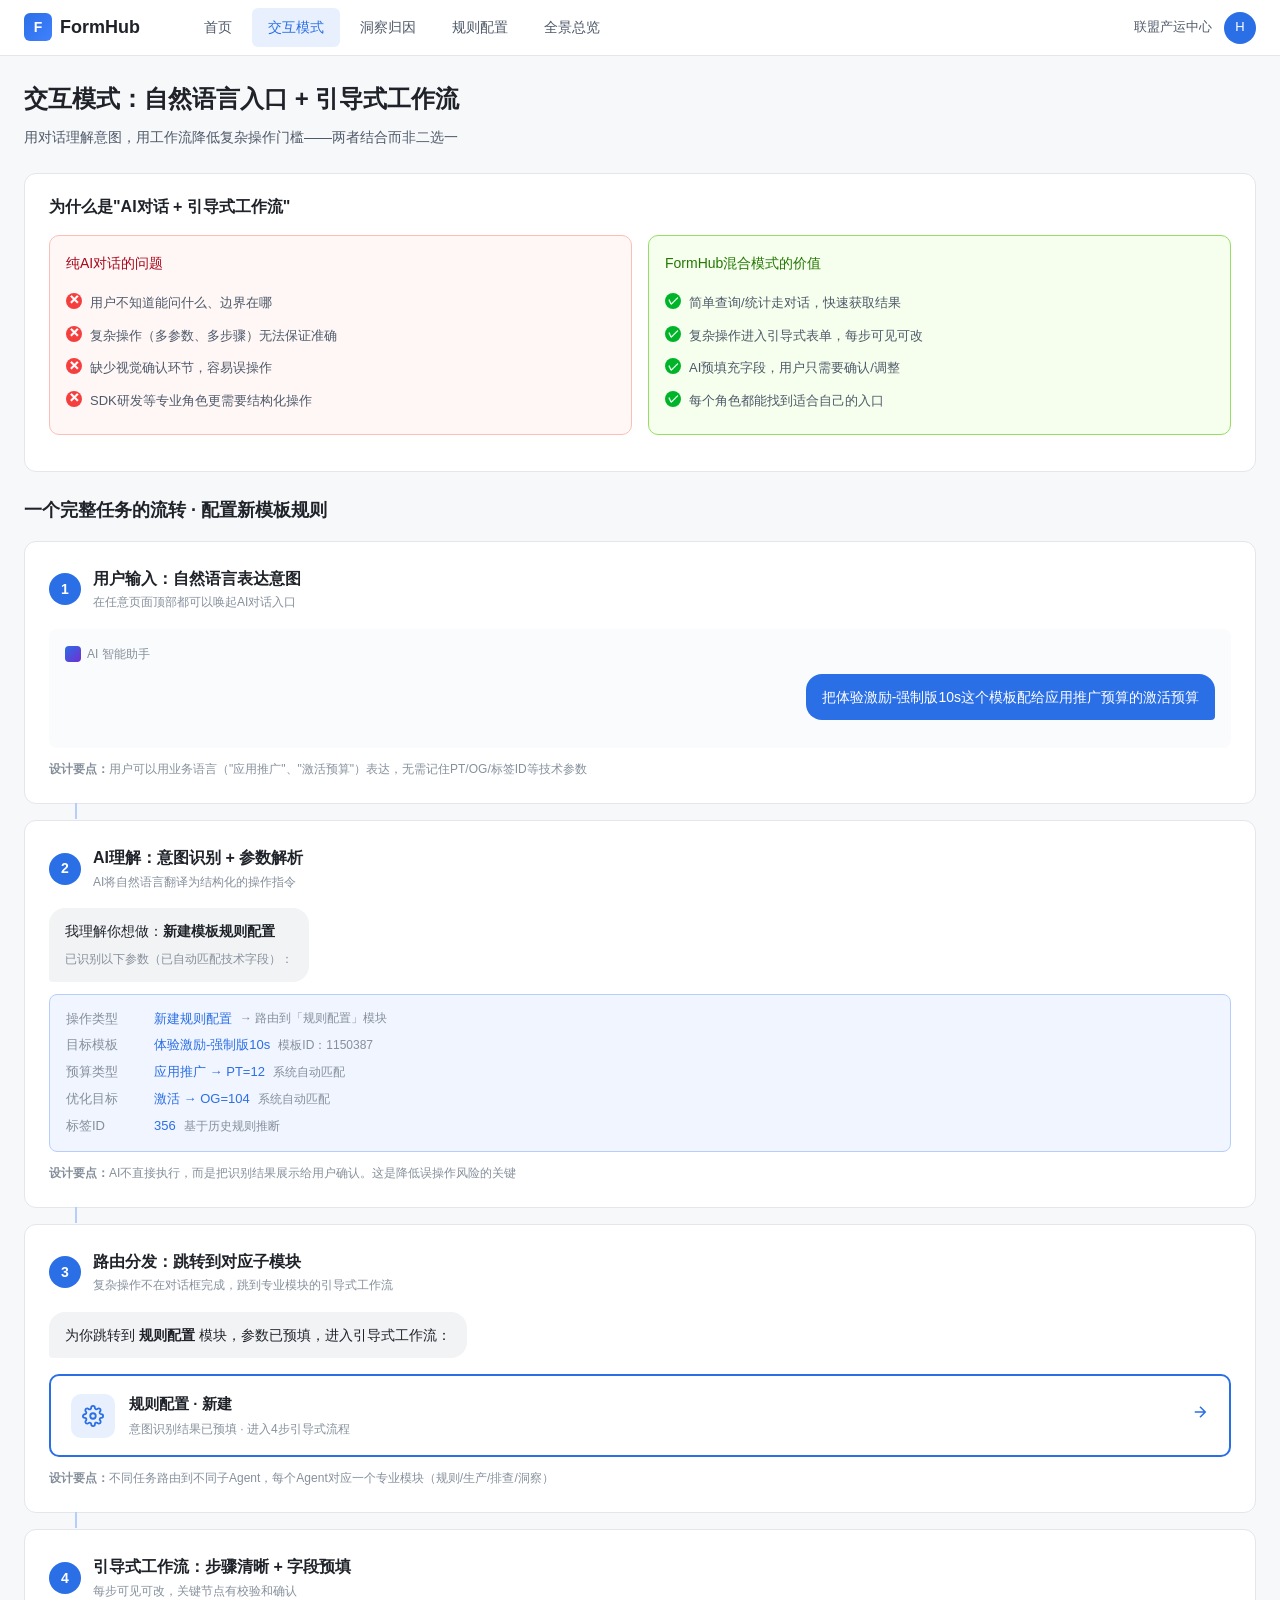
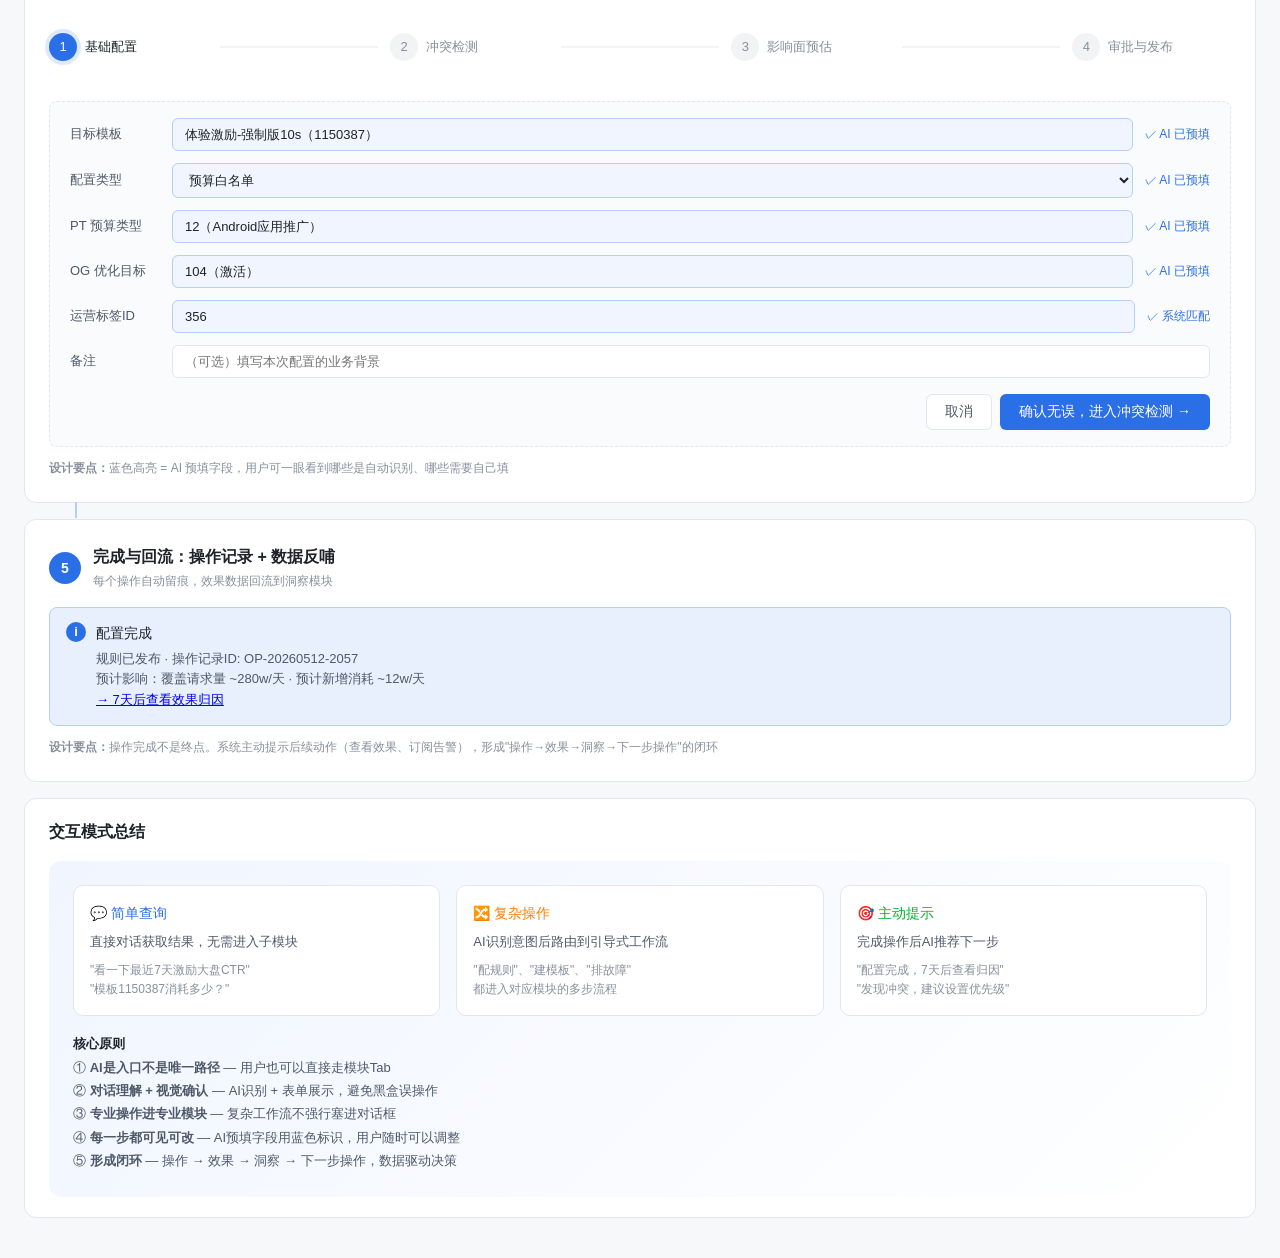
==== demo0-交互模式.html @ 4bfa617f "Initial commit: FormHub demo - 样式生产一站式工作台" ====
<!DOCTYPE html>
<html lang="zh-CN">
<head>
<meta charset="UTF-8">
<title>交互模式说明 · FormHub</title>
<link rel="stylesheet" href="styles.css">
</head>
<body>

<header class="app-header">
  <div class="app-logo">
    <div class="app-logo-mark">F</div>
    FormHub
  </div>
  <nav class="app-nav">
    <a href="index.html">首页</a>
    <a href="demo0-交互模式.html" class="active">交互模式</a>
    <a href="demo1-洞察归因.html">洞察归因</a>
    <a href="demo2-规则配置.html">规则配置</a>
    <a href="demo3-全景总览.html">全景总览</a>
  </nav>
  <div class="app-user">
    <span>联盟产运中心</span>
    <div class="app-user-avatar">H</div>
  </div>
</header>

<div class="container">

<div class="page-hero">
  <h1>交互模式：自然语言入口 + 引导式工作流</h1>
  <p>用对话理解意图，用工作流降低复杂操作门槛——两者结合而非二选一</p>
</div>

<div class="card">
  <div class="card-header">
    <div class="card-title">为什么是"AI对话 + 引导式工作流"</div>
  </div>

  <div class="compare-grid">
    <div class="compare-card bad">
      <div class="compare-card-title">纯AI对话的问题</div>
      <ul>
        <li>用户不知道能问什么、边界在哪</li>
        <li>复杂操作（多参数、多步骤）无法保证准确</li>
        <li>缺少视觉确认环节，容易误操作</li>
        <li>SDK研发等专业角色更需要结构化操作</li>
      </ul>
    </div>
    <div class="compare-card good">
      <div class="compare-card-title">FormHub混合模式的价值</div>
      <ul>
        <li>简单查询/统计走对话，快速获取结果</li>
        <li>复杂操作进入引导式表单，每步可见可改</li>
        <li>AI预填充字段，用户只需要确认/调整</li>
        <li>每个角色都能找到适合自己的入口</li>
      </ul>
    </div>
  </div>
</div>

<div style="margin-top: 24px;">

  <h2 style="font-size: 18px; font-weight: 600; margin-bottom: 16px;">一个完整任务的流转 · 配置新模板规则</h2>

  <div class="workflow-stage">
    <div class="workflow-stage-header">
      <div class="workflow-stage-num">1</div>
      <div>
        <div class="workflow-stage-title">用户输入：自然语言表达意图</div>
        <div class="workflow-stage-subtitle">在任意页面顶部都可以唤起AI对话入口</div>
      </div>
    </div>

    <div style="background: #FAFBFC; border-radius: 8px; padding: 16px;">
      <div class="ai-input-label" style="margin-bottom: 10px;">AI 智能助手</div>
      <div class="chat-row user">
        <div class="user-query-bubble">把体验激励-强制版10s这个模板配给应用推广预算的激活预算</div>
      </div>
    </div>

    <div class="font-12 text-secondary mt-12">
      <strong>设计要点：</strong>用户可以用业务语言（"应用推广"、"激活预算"）表达，无需记住PT/OG/标签ID等技术参数
    </div>
  </div>

  <div class="workflow-stage">
    <div class="workflow-stage-header">
      <div class="workflow-stage-num">2</div>
      <div>
        <div class="workflow-stage-title">AI理解：意图识别 + 参数解析</div>
        <div class="workflow-stage-subtitle">AI将自然语言翻译为结构化的操作指令</div>
      </div>
    </div>

    <div class="chat-row">
      <div class="ai-reply-bubble">
        <div style="margin-bottom: 8px;">我理解你想做：<strong>新建模板规则配置</strong></div>
        <div class="font-12 text-secondary">已识别以下参数（已自动匹配技术字段）：</div>
      </div>
    </div>

    <div class="intent-card">
      <div class="intent-row">
        <span class="intent-key">操作类型</span>
        <span class="intent-value">新建规则配置</span>
        <span class="font-12 text-secondary">→ 路由到「规则配置」模块</span>
      </div>
      <div class="intent-row">
        <span class="intent-key">目标模板</span>
        <span class="intent-value">体验激励-强制版10s</span>
        <span class="font-12 text-secondary">模板ID：1150387</span>
      </div>
      <div class="intent-row">
        <span class="intent-key">预算类型</span>
        <span class="intent-value">应用推广 → PT=12</span>
        <span class="font-12 text-secondary">系统自动匹配</span>
      </div>
      <div class="intent-row">
        <span class="intent-key">优化目标</span>
        <span class="intent-value">激活 → OG=104</span>
        <span class="font-12 text-secondary">系统自动匹配</span>
      </div>
      <div class="intent-row">
        <span class="intent-key">标签ID</span>
        <span class="intent-value">356</span>
        <span class="font-12 text-secondary">基于历史规则推断</span>
      </div>
    </div>

    <div class="font-12 text-secondary mt-12">
      <strong>设计要点：</strong>AI不直接执行，而是把识别结果展示给用户确认。这是降低误操作风险的关键
    </div>
  </div>

  <div class="workflow-stage">
    <div class="workflow-stage-header">
      <div class="workflow-stage-num">3</div>
      <div>
        <div class="workflow-stage-title">路由分发：跳转到对应子模块</div>
        <div class="workflow-stage-subtitle">复杂操作不在对话框完成，跳到专业模块的引导式工作流</div>
      </div>
    </div>

    <div class="ai-reply-bubble" style="margin-bottom: 16px;">
      为你跳转到 <strong>规则配置</strong> 模块，参数已预填，进入引导式工作流：
    </div>

    <div class="module-card-large">
      <div class="module-card-large-icon">
        <svg width="22" height="22" viewBox="0 0 24 24" fill="none" stroke="currentColor" stroke-width="2"><circle cx="12" cy="12" r="3"/><path d="M19.4 15a1.65 1.65 0 0 0 .33 1.82l.06.06a2 2 0 0 1 0 2.83 2 2 0 0 1-2.83 0l-.06-.06a1.65 1.65 0 0 0-1.82-.33 1.65 1.65 0 0 0-1 1.51V21a2 2 0 0 1-2 2 2 2 0 0 1-2-2v-.09A1.65 1.65 0 0 0 9 19.4a1.65 1.65 0 0 0-1.82.33l-.06.06a2 2 0 0 1-2.83 0 2 2 0 0 1 0-2.83l.06-.06a1.65 1.65 0 0 0 .33-1.82 1.65 1.65 0 0 0-1.51-1H3a2 2 0 0 1-2-2 2 2 0 0 1 2-2h.09A1.65 1.65 0 0 0 4.6 9a1.65 1.65 0 0 0-.33-1.82l-.06-.06a2 2 0 0 1 0-2.83 2 2 0 0 1 2.83 0l.06.06a1.65 1.65 0 0 0 1.82.33H9a1.65 1.65 0 0 0 1-1.51V3a2 2 0 0 1 2-2 2 2 0 0 1 2 2v.09a1.65 1.65 0 0 0 1 1.51 1.65 1.65 0 0 0 1.82-.33l.06-.06a2 2 0 0 1 2.83 0 2 2 0 0 1 0 2.83l-.06.06a1.65 1.65 0 0 0-.33 1.82V9a1.65 1.65 0 0 0 1.51 1H21a2 2 0 0 1 2 2 2 2 0 0 1-2 2h-.09a1.65 1.65 0 0 0-1.51 1z"/></svg>
      </div>
      <div class="module-card-large-info">
        <h4>规则配置 · 新建</h4>
        <p>意图识别结果已预填 · 进入4步引导式流程</p>
      </div>
      <div class="module-card-large-arrow">
        <svg width="18" height="18" viewBox="0 0 24 24" fill="none" stroke="currentColor" stroke-width="2"><path d="M5 12h14M12 5l7 7-7 7"/></svg>
      </div>
    </div>

    <div class="font-12 text-secondary mt-12">
      <strong>设计要点：</strong>不同任务路由到不同子Agent，每个Agent对应一个专业模块（规则/生产/排查/洞察）
    </div>
  </div>

  <div class="workflow-stage">
    <div class="workflow-stage-header">
      <div class="workflow-stage-num">4</div>
      <div>
        <div class="workflow-stage-title">引导式工作流：步骤清晰 + 字段预填</div>
        <div class="workflow-stage-subtitle">每步可见可改，关键节点有校验和确认</div>
      </div>
    </div>

    <div class="steps">
      <div class="step current">
        <div class="step-circle">1</div>
        <div class="step-label">基础配置</div>
      </div>
      <div class="step-line"></div>
      <div class="step pending">
        <div class="step-circle">2</div>
        <div class="step-label">冲突检测</div>
      </div>
      <div class="step-line"></div>
      <div class="step pending">
        <div class="step-circle">3</div>
        <div class="step-label">影响面预估</div>
      </div>
      <div class="step-line"></div>
      <div class="step pending">
        <div class="step-circle">4</div>
        <div class="step-label">审批与发布</div>
      </div>
    </div>

    <div class="guide-form">
      <div class="guide-form-row">
        <div class="guide-form-label">目标模板</div>
        <input type="text" class="guide-form-input prefilled" value="体验激励-强制版10s（1150387）" readonly>
        <span class="guide-form-hint">✓ AI 已预填</span>
      </div>
      <div class="guide-form-row">
        <div class="guide-form-label">配置类型</div>
        <select class="guide-form-input prefilled">
          <option>预算白名单</option>
          <option>流量黑名单</option>
        </select>
        <span class="guide-form-hint">✓ AI 已预填</span>
      </div>
      <div class="guide-form-row">
        <div class="guide-form-label">PT 预算类型</div>
        <input type="text" class="guide-form-input prefilled" value="12（Android应用推广）" readonly>
        <span class="guide-form-hint">✓ AI 已预填</span>
      </div>
      <div class="guide-form-row">
        <div class="guide-form-label">OG 优化目标</div>
        <input type="text" class="guide-form-input prefilled" value="104（激活）" readonly>
        <span class="guide-form-hint">✓ AI 已预填</span>
      </div>
      <div class="guide-form-row">
        <div class="guide-form-label">运营标签ID</div>
        <input type="text" class="guide-form-input prefilled" value="356" readonly>
        <span class="guide-form-hint">✓ 系统匹配</span>
      </div>
      <div class="guide-form-row">
        <div class="guide-form-label">备注</div>
        <input type="text" class="guide-form-input" placeholder="（可选）填写本次配置的业务背景">
      </div>

      <div class="flex flex-gap-8" style="margin-top: 16px; justify-content: flex-end;">
        <button class="btn btn-default">取消</button>
        <button class="btn btn-primary">确认无误，进入冲突检测 →</button>
      </div>
    </div>

    <div class="font-12 text-secondary mt-12">
      <strong>设计要点：</strong>蓝色高亮 = AI 预填字段，用户可一眼看到哪些是自动识别、哪些需要自己填
    </div>
  </div>

  <div class="workflow-stage">
    <div class="workflow-stage-header">
      <div class="workflow-stage-num">5</div>
      <div>
        <div class="workflow-stage-title">完成与回流：操作记录 + 数据反哺</div>
        <div class="workflow-stage-subtitle">每个操作自动留痕，效果数据回流到洞察模块</div>
      </div>
    </div>

    <div class="alert alert-info">
      <div class="alert-icon">i</div>
      <div>
        <div class="alert-title">配置完成</div>
        <div class="alert-content">
          规则已发布 · 操作记录ID: OP-20260512-2057<br>
          预计影响：覆盖请求量 ~280w/天 · 预计新增消耗 ~12w/天<br>
          <a href="demo1-洞察归因.html" class="link">→ 7天后查看效果归因</a>
        </div>
      </div>
    </div>

    <div class="font-12 text-secondary mt-12">
      <strong>设计要点：</strong>操作完成不是终点。系统主动提示后续动作（查看效果、订阅告警），形成"操作→效果→洞察→下一步操作"的闭环
    </div>
  </div>

</div>

<div class="card">
  <div class="card-header">
    <div class="card-title">交互模式总结</div>
  </div>

  <div style="background: linear-gradient(135deg, #F0F5FF 0%, #FFFFFF 100%); border-radius: 12px; padding: 24px;">

    <div style="display: grid; grid-template-columns: 1fr 1fr 1fr; gap: 16px; margin-bottom: 16px;">
      <div style="background: #FFFFFF; border: 1px solid #E5E6EB; border-radius: 10px; padding: 16px;">
        <div style="font-size: 14px; color: #2B6FE6; font-weight: 500; margin-bottom: 8px;">💬 简单查询</div>
        <div style="font-size: 13px; color: #4E5969; margin-bottom: 8px;">直接对话获取结果，无需进入子模块</div>
        <div style="font-size: 12px; color: #86909C;">"看一下最近7天激励大盘CTR"<br>"模板1150387消耗多少？"</div>
      </div>
      <div style="background: #FFFFFF; border: 1px solid #E5E6EB; border-radius: 10px; padding: 16px;">
        <div style="font-size: 14px; color: #FF7D00; font-weight: 500; margin-bottom: 8px;">🔀 复杂操作</div>
        <div style="font-size: 13px; color: #4E5969; margin-bottom: 8px;">AI识别意图后路由到引导式工作流</div>
        <div style="font-size: 12px; color: #86909C;">"配规则"、"建模板"、"排故障"<br>都进入对应模块的多步流程</div>
      </div>
      <div style="background: #FFFFFF; border: 1px solid #E5E6EB; border-radius: 10px; padding: 16px;">
        <div style="font-size: 14px; color: #00B42A; font-weight: 500; margin-bottom: 8px;">🎯 主动提示</div>
        <div style="font-size: 13px; color: #4E5969; margin-bottom: 8px;">完成操作后AI推荐下一步</div>
        <div style="font-size: 12px; color: #86909C;">"配置完成，7天后查看归因"<br>"发现冲突，建议设置优先级"</div>
      </div>
    </div>

    <div style="font-size: 13px; color: #4E5969; line-height: 1.8;">
      <strong style="color: #1F2329;">核心原则</strong><br>
      ① <strong>AI是入口不是唯一路径</strong> — 用户也可以直接走模块Tab<br>
      ② <strong>对话理解 + 视觉确认</strong> — AI识别 + 表单展示，避免黑盒误操作<br>
      ③ <strong>专业操作进专业模块</strong> — 复杂工作流不强行塞进对话框<br>
      ④ <strong>每一步都可见可改</strong> — AI预填字段用蓝色标识，用户随时可以调整<br>
      ⑤ <strong>形成闭环</strong> — 操作 → 效果 → 洞察 → 下一步操作，数据驱动决策
    </div>

  </div>
</div>

</div>

</body>
</html>
---- styles.css ----
/* 样式工作台Demo - 共享样式 */
* { margin: 0; padding: 0; box-sizing: border-box; }

body {
  font-family: -apple-system, BlinkMacSystemFont, "Helvetica Neue", "PingFang SC", "Microsoft YaHei", sans-serif;
  background: #F7F8FA;
  color: #1F2329;
  font-size: 14px;
  line-height: 1.6;
  min-height: 100vh;
}

/* 顶部导航 */
.app-header {
  background: #FFFFFF;
  border-bottom: 1px solid #E5E6EB;
  padding: 0 24px;
  height: 56px;
  display: flex;
  align-items: center;
  gap: 24px;
  position: sticky;
  top: 0;
  z-index: 100;
}

.app-logo {
  font-size: 18px;
  font-weight: 600;
  color: #1F2329;
  display: flex;
  align-items: center;
  gap: 8px;
}

.app-logo-mark {
  width: 28px;
  height: 28px;
  background: linear-gradient(135deg, #2B6FE6 0%, #4080FF 100%);
  border-radius: 6px;
  display: flex;
  align-items: center;
  justify-content: center;
  color: white;
  font-size: 14px;
  font-weight: 600;
}

.app-nav {
  display: flex;
  gap: 4px;
  margin-left: 24px;
}

.app-nav a {
  padding: 8px 16px;
  font-size: 14px;
  color: #4E5969;
  text-decoration: none;
  border-radius: 6px;
  transition: all 0.2s;
}

.app-nav a:hover {
  background: #F2F3F5;
  color: #1F2329;
}

.app-nav a.active {
  background: #E8F0FE;
  color: #2B6FE6;
  font-weight: 500;
}

.app-user {
  margin-left: auto;
  display: flex;
  align-items: center;
  gap: 12px;
  color: #4E5969;
  font-size: 13px;
}

.app-user-avatar {
  width: 32px;
  height: 32px;
  border-radius: 50%;
  background: #2B6FE6;
  color: white;
  display: flex;
  align-items: center;
  justify-content: center;
  font-size: 13px;
  font-weight: 500;
}

/* 容器 */
.container {
  max-width: 1280px;
  margin: 0 auto;
  padding: 24px;
}

/* AI对话入口 */
.ai-input-card {
  background: linear-gradient(135deg, #F0F5FF 0%, #FFFFFF 100%);
  border: 1px solid #E5E6EB;
  border-radius: 12px;
  padding: 20px 24px;
  margin-bottom: 20px;
}

.ai-input-label {
  font-size: 12px;
  color: #86909C;
  margin-bottom: 12px;
  display: flex;
  align-items: center;
  gap: 6px;
}

.ai-input-label::before {
  content: "";
  width: 16px;
  height: 16px;
  background: linear-gradient(135deg, #2B6FE6, #722ED1);
  border-radius: 4px;
  display: inline-block;
}

.ai-input-row {
  display: flex;
  gap: 12px;
  align-items: center;
}

.ai-input {
  flex: 1;
  padding: 12px 16px;
  background: #FFFFFF;
  border: 1px solid #E5E6EB;
  border-radius: 8px;
  font-size: 14px;
  color: #1F2329;
  outline: none;
  transition: all 0.2s;
}

.ai-input:focus {
  border-color: #2B6FE6;
  box-shadow: 0 0 0 3px rgba(43, 111, 230, 0.1);
}

.ai-send-btn {
  width: 40px;
  height: 40px;
  border-radius: 8px;
  background: #2B6FE6;
  color: white;
  border: none;
  cursor: pointer;
  display: flex;
  align-items: center;
  justify-content: center;
  transition: all 0.2s;
}

.ai-send-btn:hover {
  background: #1955C7;
}

.ai-suggestions {
  display: flex;
  flex-wrap: wrap;
  gap: 8px;
  margin-top: 12px;
}

.ai-suggestion {
  padding: 6px 12px;
  background: #FFFFFF;
  border: 1px solid #E5E6EB;
  border-radius: 16px;
  font-size: 12px;
  color: #4E5969;
  cursor: pointer;
  transition: all 0.2s;
}

.ai-suggestion:hover {
  border-color: #2B6FE6;
  color: #2B6FE6;
}

/* 模块Tab */
.module-tabs {
  display: flex;
  gap: 8px;
  margin-bottom: 20px;
  flex-wrap: wrap;
}

.module-tab {
  padding: 10px 20px;
  background: #FFFFFF;
  border: 1px solid #E5E6EB;
  border-radius: 8px;
  font-size: 14px;
  color: #4E5969;
  cursor: pointer;
  text-decoration: none;
  transition: all 0.2s;
  display: flex;
  align-items: center;
  gap: 6px;
}

.module-tab:hover {
  border-color: #2B6FE6;
  color: #2B6FE6;
}

.module-tab.active {
  background: #2B6FE6;
  color: white;
  border-color: #2B6FE6;
}

/* 卡片 */
.card {
  background: #FFFFFF;
  border: 1px solid #E5E6EB;
  border-radius: 12px;
  padding: 20px 24px;
  margin-bottom: 16px;
}

.card-header {
  display: flex;
  align-items: center;
  justify-content: space-between;
  margin-bottom: 16px;
}

.card-title {
  font-size: 16px;
  font-weight: 600;
  color: #1F2329;
  display: flex;
  align-items: center;
  gap: 8px;
}

.card-subtitle {
  font-size: 12px;
  color: #86909C;
  margin-top: 4px;
}

/* 指标卡 */
.metric-grid {
  display: grid;
  gap: 12px;
  margin-bottom: 16px;
}

.metric-grid.cols-3 { grid-template-columns: repeat(3, 1fr); }
.metric-grid.cols-4 { grid-template-columns: repeat(4, 1fr); }

.metric-card {
  background: #F7F8FA;
  border-radius: 8px;
  padding: 14px 16px;
}

.metric-label {
  font-size: 12px;
  color: #86909C;
  margin-bottom: 6px;
}

.metric-value {
  font-size: 22px;
  font-weight: 600;
  color: #1F2329;
}

.metric-value.success { color: #00B42A; }
.metric-value.danger { color: #F53F3F; }
.metric-value.warning { color: #FF7D00; }

.metric-change {
  font-size: 12px;
  margin-top: 2px;
}

.metric-change.up { color: #00B42A; }
.metric-change.down { color: #F53F3F; }

/* 标签 */
.tag {
  display: inline-flex;
  align-items: center;
  padding: 2px 8px;
  border-radius: 4px;
  font-size: 12px;
  font-weight: 500;
}

.tag-info { background: #E8F0FE; color: #2B6FE6; }
.tag-success { background: #E8FFEA; color: #00B42A; }
.tag-warning { background: #FFF7E8; color: #FF7D00; }
.tag-danger { background: #FFECE8; color: #F53F3F; }
.tag-default { background: #F2F3F5; color: #4E5969; }
.tag-purple { background: #F2EBFA; color: #722ED1; }

/* 按钮 */
.btn {
  padding: 8px 18px;
  border-radius: 6px;
  font-size: 14px;
  cursor: pointer;
  border: 1px solid transparent;
  transition: all 0.2s;
  display: inline-flex;
  align-items: center;
  gap: 6px;
  text-decoration: none;
  font-weight: 400;
}

.btn-primary {
  background: #2B6FE6;
  color: white;
}

.btn-primary:hover {
  background: #1955C7;
}

.btn-default {
  background: #FFFFFF;
  border-color: #E5E6EB;
  color: #4E5969;
}

.btn-default:hover {
  border-color: #2B6FE6;
  color: #2B6FE6;
}

.btn-danger {
  background: #FFFFFF;
  border-color: #F53F3F;
  color: #F53F3F;
}

.btn-sm {
  padding: 4px 12px;
  font-size: 12px;
}

/* 表格 */
.table-wrap {
  overflow-x: auto;
}

.table {
  width: 100%;
  border-collapse: collapse;
  font-size: 13px;
}

.table th {
  text-align: left;
  padding: 12px;
  background: #F7F8FA;
  color: #4E5969;
  font-weight: 500;
  font-size: 12px;
  border-bottom: 1px solid #E5E6EB;
}

.table td {
  padding: 12px;
  border-bottom: 1px solid #F2F3F5;
  color: #1F2329;
}

.table tr:hover {
  background: #F7F8FA;
}

.table .link {
  color: #2B6FE6;
  cursor: pointer;
}

.table .link:hover {
  text-decoration: underline;
}

/* 警示框 */
.alert {
  padding: 14px 16px;
  border-radius: 8px;
  margin-bottom: 12px;
  display: flex;
  gap: 10px;
}

.alert-warning {
  background: #FFF7E8;
  border: 1px solid #FFD591;
}

.alert-danger {
  background: #FFECE8;
  border: 1px solid #FCBFB7;
}

.alert-info {
  background: #E8F0FE;
  border: 1px solid #B5CFFA;
}

.alert-icon {
  flex-shrink: 0;
  width: 20px;
  height: 20px;
  border-radius: 50%;
  display: flex;
  align-items: center;
  justify-content: center;
  font-size: 13px;
  font-weight: 700;
  color: white;
}

.alert-warning .alert-icon { background: #FF7D00; }
.alert-danger .alert-icon { background: #F53F3F; }
.alert-info .alert-icon { background: #2B6FE6; }

.alert-title {
  font-size: 14px;
  font-weight: 500;
  margin-bottom: 4px;
}

.alert-content {
  font-size: 13px;
  color: #4E5969;
}

/* 步骤条 */
.steps {
  display: flex;
  align-items: center;
  margin-bottom: 24px;
  padding: 16px 0;
}

.step {
  display: flex;
  align-items: center;
  flex: 1;
}

.step-circle {
  width: 28px;
  height: 28px;
  border-radius: 50%;
  display: flex;
  align-items: center;
  justify-content: center;
  font-size: 13px;
  font-weight: 500;
  flex-shrink: 0;
}

.step.done .step-circle {
  background: #2B6FE6;
  color: white;
}

.step.current .step-circle {
  background: #2B6FE6;
  color: white;
  box-shadow: 0 0 0 4px rgba(43, 111, 230, 0.15);
}

.step.pending .step-circle {
  background: #F2F3F5;
  color: #86909C;
}

.step-label {
  font-size: 13px;
  margin-left: 8px;
  white-space: nowrap;
}

.step.done .step-label, .step.current .step-label { color: #1F2329; font-weight: 500; }
.step.pending .step-label { color: #86909C; }

.step-line {
  flex: 1;
  height: 2px;
  background: #F2F3F5;
  margin: 0 12px;
}

.step.done + .step .step-line { background: #2B6FE6; }

/* 单选项 */
.radio-option {
  display: flex;
  align-items: flex-start;
  gap: 10px;
  padding: 12px 14px;
  border: 1px solid #E5E6EB;
  border-radius: 8px;
  cursor: pointer;
  margin-bottom: 8px;
  transition: all 0.2s;
}

.radio-option:hover {
  border-color: #2B6FE6;
}

.radio-option.checked {
  border-color: #2B6FE6;
  background: #F0F5FF;
}

.radio-option input { margin-top: 4px; cursor: pointer; }

.radio-option-label {
  font-size: 14px;
  font-weight: 500;
  color: #1F2329;
  margin-bottom: 4px;
}

.radio-option-desc {
  font-size: 12px;
  color: #86909C;
}

/* 时间线 */
.timeline-item {
  display: flex;
  align-items: center;
  gap: 12px;
  padding: 10px 0;
  border-bottom: 1px solid #F2F3F5;
  font-size: 13px;
}

.timeline-item:last-child {
  border-bottom: none;
}

.timeline-date {
  font-size: 12px;
  color: #86909C;
  width: 50px;
  flex-shrink: 0;
}

.timeline-actor {
  margin-left: auto;
  font-size: 12px;
  color: #86909C;
}

/* 建议卡片 */
.suggestion-card {
  border: 1px solid #E5E6EB;
  border-radius: 8px;
  padding: 14px 16px;
  margin-bottom: 8px;
  transition: all 0.2s;
}

.suggestion-card.high {
  border-color: #B5CFFA;
  background: #F0F5FF;
}

.suggestion-card-header {
  display: flex;
  align-items: center;
  gap: 8px;
  margin-bottom: 6px;
}

.suggestion-card-content {
  font-size: 14px;
  color: #1F2329;
  margin-bottom: 4px;
}

.suggestion-card-meta {
  font-size: 12px;
  color: #86909C;
}

/* 子Tab */
.sub-tabs {
  display: flex;
  gap: 4px;
  background: #F2F3F5;
  padding: 4px;
  border-radius: 8px;
  margin-bottom: 16px;
  width: fit-content;
}

.sub-tab {
  padding: 6px 16px;
  border-radius: 6px;
  font-size: 13px;
  color: #4E5969;
  cursor: pointer;
  transition: all 0.2s;
}

.sub-tab.active {
  background: #FFFFFF;
  color: #1F2329;
  font-weight: 500;
  box-shadow: 0 1px 3px rgba(0,0,0,0.06);
}

/* 工具栏 */
.toolbar {
  display: flex;
  gap: 8px;
  align-items: center;
  flex-wrap: wrap;
}

.toolbar select, .toolbar input[type="text"] {
  padding: 6px 12px;
  border: 1px solid #E5E6EB;
  border-radius: 6px;
  font-size: 13px;
  background: #FFFFFF;
  color: #1F2329;
  outline: none;
}

.toolbar select:focus, .toolbar input[type="text"]:focus {
  border-color: #2B6FE6;
}

/* 间距 */
.mt-12 { margin-top: 12px; }
.mt-16 { margin-top: 16px; }
.mt-24 { margin-top: 24px; }
.mb-8 { margin-bottom: 8px; }
.mb-12 { margin-bottom: 12px; }
.mb-16 { margin-bottom: 16px; }

.flex { display: flex; }
.flex-gap-8 { gap: 8px; }
.flex-gap-12 { gap: 12px; }
.flex-between { justify-content: space-between; }
.flex-center { align-items: center; }
.flex-1 { flex: 1; }

.text-secondary { color: #86909C; }
.text-success { color: #00B42A; }
.text-danger { color: #F53F3F; }
.text-warning { color: #FF7D00; }

.font-12 { font-size: 12px; }
.font-13 { font-size: 13px; }
.font-medium { font-weight: 500; }
.font-bold { font-weight: 600; }

/* 首页卡片 */
.intro-grid {
  display: grid;
  grid-template-columns: repeat(3, 1fr);
  gap: 16px;
  margin-top: 24px;
}

.intro-card {
  background: #FFFFFF;
  border: 1px solid #E5E6EB;
  border-radius: 12px;
  padding: 24px;
  cursor: pointer;
  transition: all 0.2s;
  text-decoration: none;
  color: #1F2329;
  display: block;
}

.intro-card:hover {
  border-color: #2B6FE6;
  transform: translateY(-2px);
  box-shadow: 0 4px 16px rgba(43, 111, 230, 0.08);
}

.intro-card-icon {
  width: 40px;
  height: 40px;
  border-radius: 10px;
  display: flex;
  align-items: center;
  justify-content: center;
  margin-bottom: 16px;
  font-size: 18px;
}

.intro-card-icon.blue { background: #E8F0FE; color: #2B6FE6; }
.intro-card-icon.purple { background: #F2EBFA; color: #722ED1; }
.intro-card-icon.green { background: #E8FFEA; color: #00B42A; }

.intro-card h3 {
  font-size: 16px;
  font-weight: 600;
  margin-bottom: 8px;
}

.intro-card p {
  font-size: 13px;
  color: #4E5969;
  margin-bottom: 12px;
}

.intro-card-link {
  font-size: 13px;
  color: #2B6FE6;
}

/* 页面标题 */
.page-hero {
  margin-bottom: 24px;
}

.page-hero h1 {
  font-size: 24px;
  font-weight: 600;
  margin-bottom: 8px;
}

.page-hero p {
  font-size: 14px;
  color: #4E5969;
}

/* 视角切换器 */
.perspective-bar {
  background: #FFFFFF;
  border: 1px solid #E5E6EB;
  border-radius: 12px;
  padding: 16px 20px;
  margin-bottom: 16px;
  display: flex;
  align-items: center;
  gap: 16px;
  flex-wrap: wrap;
}

.perspective-label {
  font-size: 13px;
  color: #4E5969;
  font-weight: 500;
  display: flex;
  align-items: center;
  gap: 6px;
}

.perspective-tabs {
  display: flex;
  gap: 0;
  background: #F2F3F5;
  padding: 3px;
  border-radius: 8px;
}

.perspective-tab {
  padding: 7px 16px;
  font-size: 13px;
  color: #4E5969;
  cursor: pointer;
  border-radius: 6px;
  transition: all 0.2s;
  display: flex;
  align-items: center;
  gap: 6px;
  white-space: nowrap;
}

.perspective-tab:hover {
  color: #1F2329;
}

.perspective-tab.active {
  background: #FFFFFF;
  color: #2B6FE6;
  font-weight: 500;
  box-shadow: 0 1px 3px rgba(0,0,0,0.06);
}

.perspective-tab .badge {
  background: #E8F0FE;
  color: #2B6FE6;
  font-size: 11px;
  padding: 1px 6px;
  border-radius: 8px;
}

.perspective-tab.active .badge {
  background: #E8F0FE;
}

.perspective-divider {
  width: 1px;
  height: 24px;
  background: #E5E6EB;
}

.perspective-meta {
  font-size: 12px;
  color: #86909C;
  margin-left: auto;
  display: flex;
  align-items: center;
  gap: 12px;
}

.perspective-meta a {
  color: #2B6FE6;
  text-decoration: none;
  cursor: pointer;
}

.perspective-meta a:hover {
  text-decoration: underline;
}

/* 分组卡片（视角下的分组容器） */
.group-section {
  background: #FFFFFF;
  border: 1px solid #E5E6EB;
  border-radius: 12px;
  margin-bottom: 12px;
  overflow: hidden;
}

.group-header {
  padding: 14px 20px;
  background: #FAFBFC;
  border-bottom: 1px solid #F2F3F5;
  display: flex;
  align-items: center;
  gap: 12px;
  cursor: pointer;
}

.group-header:hover {
  background: #F2F3F5;
}

.group-toggle {
  width: 18px;
  height: 18px;
  display: flex;
  align-items: center;
  justify-content: center;
  color: #86909C;
  transition: transform 0.2s;
}

.group-section.collapsed .group-toggle {
  transform: rotate(-90deg);
}

.group-icon {
  width: 28px;
  height: 28px;
  border-radius: 6px;
  display: flex;
  align-items: center;
  justify-content: center;
  font-size: 14px;
}

.group-icon.scene-incentive { background: #E8F0FE; color: #2B6FE6; }
.group-icon.scene-splash { background: #FFF7E8; color: #FF7D00; }
.group-icon.scene-interstitial { background: #F2EBFA; color: #722ED1; }
.group-icon.scene-feed { background: #E8FFEA; color: #00B42A; }
.group-icon.budget-game { background: #F0F5FF; color: #2B6FE6; }
.group-icon.budget-drama { background: #FFECE8; color: #F53F3F; }
.group-icon.budget-shop { background: #FFF7E8; color: #FF7D00; }
.group-icon.budget-ai { background: #F2EBFA; color: #722ED1; }
.group-icon.budget-app { background: #E8FFEA; color: #00B42A; }

.group-title {
  font-size: 15px;
  font-weight: 500;
  color: #1F2329;
}

.group-stats {
  display: flex;
  align-items: center;
  gap: 16px;
  margin-left: auto;
  font-size: 12px;
  color: #4E5969;
}

.group-stat {
  display: flex;
  align-items: center;
  gap: 4px;
}

.group-stat strong {
  color: #1F2329;
  font-weight: 500;
}

.group-content {
  padding: 0;
}

.group-section.collapsed .group-content {
  display: none;
}

/* 自定义视角选项 */
.custom-perspective {
  background: #F0F5FF;
  border: 1px dashed #B5CFFA;
  border-radius: 8px;
  padding: 14px 16px;
  margin-top: 8px;
  font-size: 13px;
  color: #4E5969;
}

.dimension-chip {
  display: inline-flex;
  align-items: center;
  gap: 4px;
  padding: 4px 10px;
  background: #FFFFFF;
  border: 1px solid #B5CFFA;
  border-radius: 14px;
  font-size: 12px;
  color: #2B6FE6;
  margin: 2px;
  cursor: pointer;
}

.dimension-chip:hover {
  background: #E8F0FE;
}

.dimension-chip.removable::after {
  content: "×";
  margin-left: 2px;
  color: #86909C;
}

/* 工作流引导Demo专用样式 */
.workflow-stage {
  background: #FFFFFF;
  border: 1px solid #E5E6EB;
  border-radius: 12px;
  padding: 24px;
  margin-bottom: 16px;
  position: relative;
}

.workflow-stage::before {
  content: "";
  position: absolute;
  left: 50px;
  top: 100%;
  width: 2px;
  height: 16px;
  background: #B5CFFA;
}

.workflow-stage:last-child::before {
  display: none;
}

.workflow-stage-header {
  display: flex;
  align-items: center;
  gap: 12px;
  margin-bottom: 16px;
}

.workflow-stage-num {
  width: 32px;
  height: 32px;
  border-radius: 50%;
  background: #2B6FE6;
  color: white;
  display: flex;
  align-items: center;
  justify-content: center;
  font-weight: 600;
  font-size: 14px;
  flex-shrink: 0;
}

.workflow-stage-title {
  font-size: 16px;
  font-weight: 600;
  color: #1F2329;
}

.workflow-stage-subtitle {
  font-size: 12px;
  color: #86909C;
  margin-top: 2px;
}

.user-query-bubble {
  background: #2B6FE6;
  color: white;
  padding: 12px 16px;
  border-radius: 16px 16px 4px 16px;
  display: inline-block;
  max-width: 80%;
  font-size: 14px;
  margin-left: auto;
}

.ai-reply-bubble {
  background: #F2F3F5;
  color: #1F2329;
  padding: 12px 16px;
  border-radius: 16px 16px 16px 4px;
  display: inline-block;
  max-width: 90%;
  font-size: 14px;
}

.chat-row {
  display: flex;
  margin-bottom: 12px;
}

.chat-row.user {
  justify-content: flex-end;
}

.intent-card {
  background: #F0F5FF;
  border: 1px solid #B5CFFA;
  border-radius: 8px;
  padding: 14px 16px;
  margin-bottom: 12px;
}

.intent-row {
  display: flex;
  align-items: center;
  gap: 8px;
  margin-bottom: 6px;
  font-size: 13px;
}

.intent-row:last-child {
  margin-bottom: 0;
}

.intent-key {
  color: #86909C;
  width: 80px;
  flex-shrink: 0;
}

.intent-value {
  color: #2B6FE6;
  font-weight: 500;
}

.routing-arrow {
  text-align: center;
  margin: 12px 0;
  color: #B5CFFA;
}

.module-card-large {
  background: #FFFFFF;
  border: 2px solid #2B6FE6;
  border-radius: 10px;
  padding: 16px 20px;
  display: flex;
  align-items: center;
  gap: 14px;
  cursor: pointer;
}

.module-card-large-icon {
  width: 44px;
  height: 44px;
  border-radius: 10px;
  background: #E8F0FE;
  color: #2B6FE6;
  display: flex;
  align-items: center;
  justify-content: center;
  flex-shrink: 0;
}

.module-card-large-info h4 {
  font-size: 15px;
  font-weight: 600;
  margin-bottom: 4px;
}

.module-card-large-info p {
  font-size: 12px;
  color: #86909C;
}

.module-card-large-arrow {
  margin-left: auto;
  color: #2B6FE6;
}

/* 引导式表单 */
.guide-form {
  background: #FAFBFC;
  border: 1px dashed #E5E6EB;
  border-radius: 8px;
  padding: 16px 20px;
}

.guide-form-row {
  display: flex;
  align-items: center;
  gap: 12px;
  margin-bottom: 12px;
}

.guide-form-row:last-child {
  margin-bottom: 0;
}

.guide-form-label {
  width: 90px;
  font-size: 13px;
  color: #4E5969;
  font-weight: 500;
  flex-shrink: 0;
}

.guide-form-input {
  flex: 1;
  padding: 8px 12px;
  background: #FFFFFF;
  border: 1px solid #E5E6EB;
  border-radius: 6px;
  font-size: 13px;
  color: #1F2329;
}

.guide-form-input.prefilled {
  background: #F0F5FF;
  border-color: #B5CFFA;
}

.guide-form-hint {
  font-size: 12px;
  color: #2B6FE6;
}

/* 进度指示器 */
.flow-indicator {
  display: flex;
  align-items: center;
  gap: 8px;
  padding: 8px 12px;
  background: #E8FFEA;
  border-radius: 16px;
  font-size: 12px;
  color: #00B42A;
  display: inline-flex;
  margin-bottom: 12px;
}

.flow-indicator-dot {
  width: 6px;
  height: 6px;
  border-radius: 50%;
  background: #00B42A;
  animation: pulse 1.5s infinite;
}

@keyframes pulse {
  0%, 100% { opacity: 1; }
  50% { opacity: 0.4; }
}

/* 比较表格 */
.compare-grid {
  display: grid;
  grid-template-columns: 1fr 1fr;
  gap: 16px;
  margin-bottom: 16px;
}

.compare-card {
  background: #FFFFFF;
  border: 1px solid #E5E6EB;
  border-radius: 10px;
  padding: 16px;
}

.compare-card.bad {
  border-color: #FCBFB7;
  background: #FFF7F6;
}

.compare-card.good {
  border-color: #95DE64;
  background: #F6FFED;
}

.compare-card-title {
  font-size: 14px;
  font-weight: 500;
  margin-bottom: 12px;
  display: flex;
  align-items: center;
  gap: 6px;
}

.compare-card.bad .compare-card-title { color: #A8071A; }
.compare-card.good .compare-card-title { color: #237804; }

.compare-card ul {
  list-style: none;
  padding: 0;
  margin: 0;
  font-size: 13px;
}

.compare-card ul li {
  padding: 6px 0;
  display: flex;
  align-items: flex-start;
  gap: 8px;
  color: #4E5969;
}

.compare-card ul li::before {
  flex-shrink: 0;
  width: 16px;
  height: 16px;
  border-radius: 50%;
  display: inline-flex;
  align-items: center;
  justify-content: center;
  font-size: 11px;
  font-weight: 600;
  color: white;
}

.compare-card.bad ul li::before {
  content: "✕";
  background: #F53F3F;
}

.compare-card.good ul li::before {
  content: "✓";
  background: #00B42A;
}
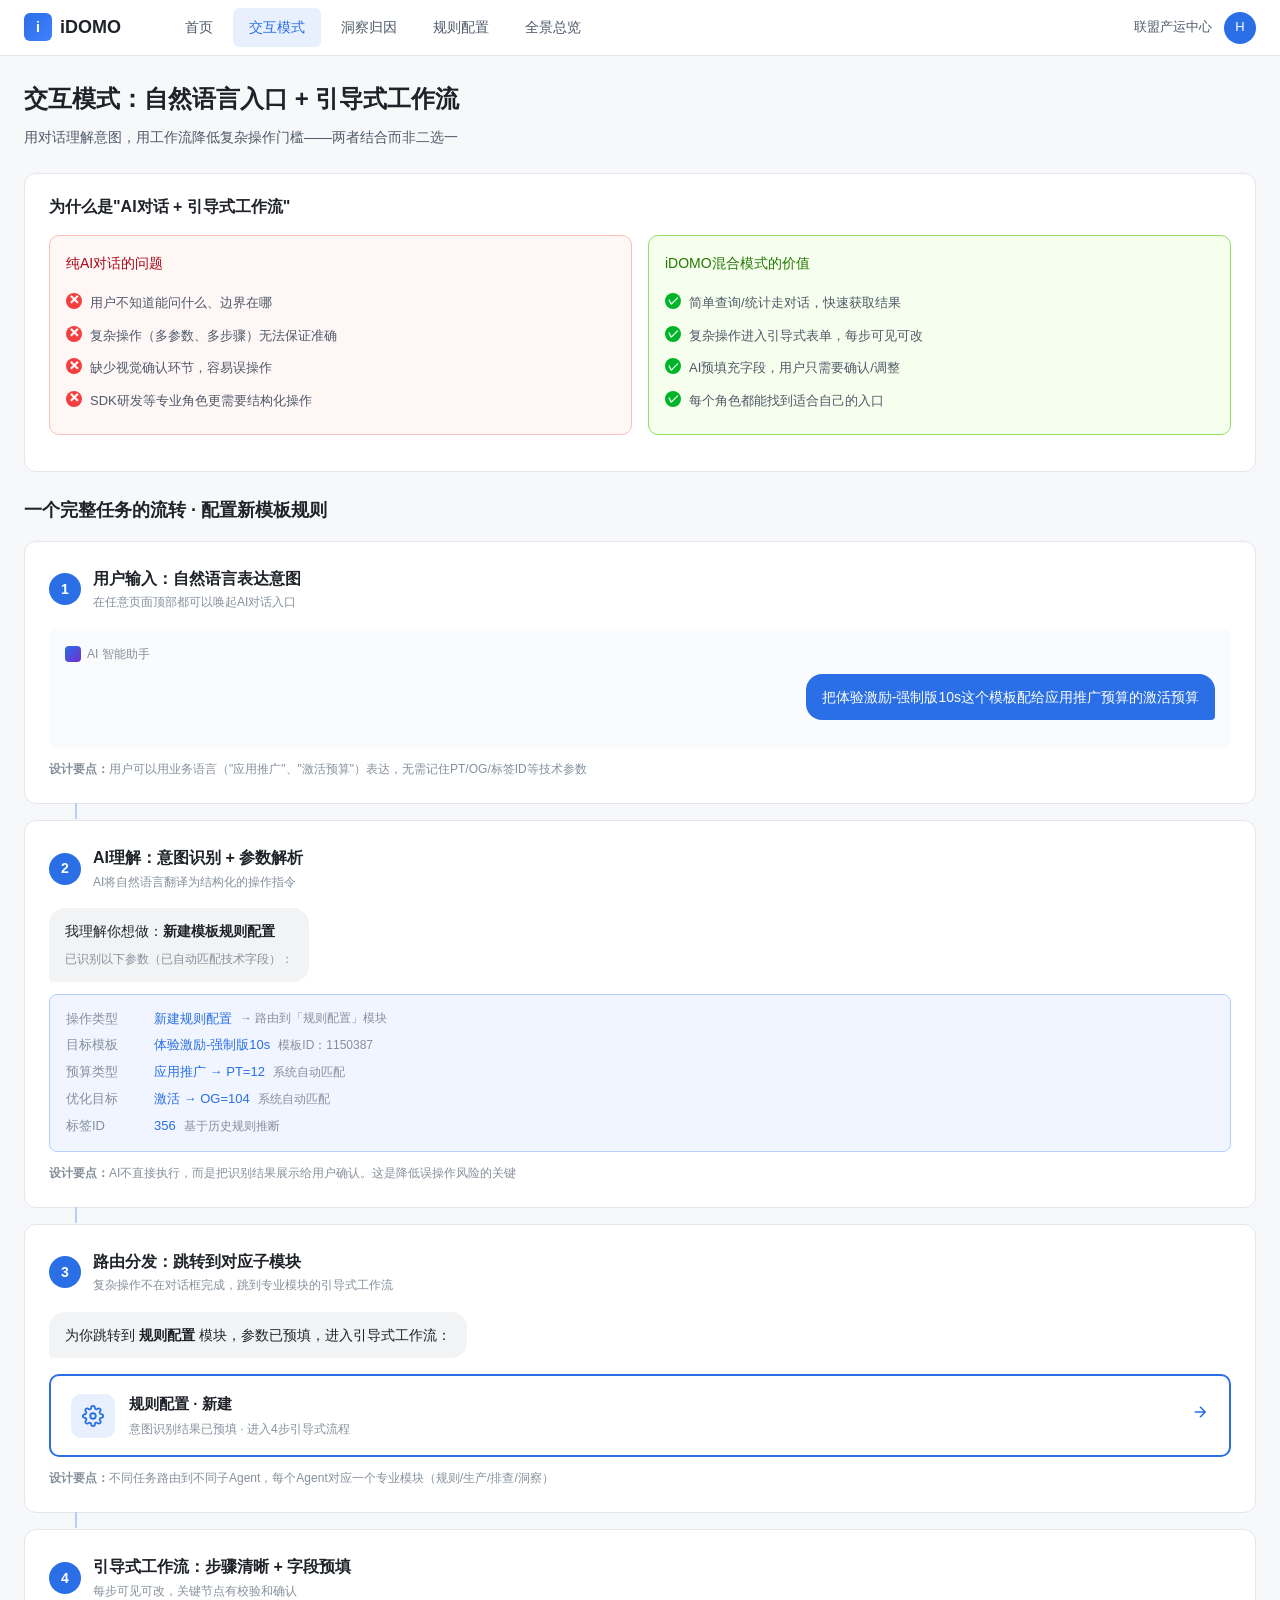
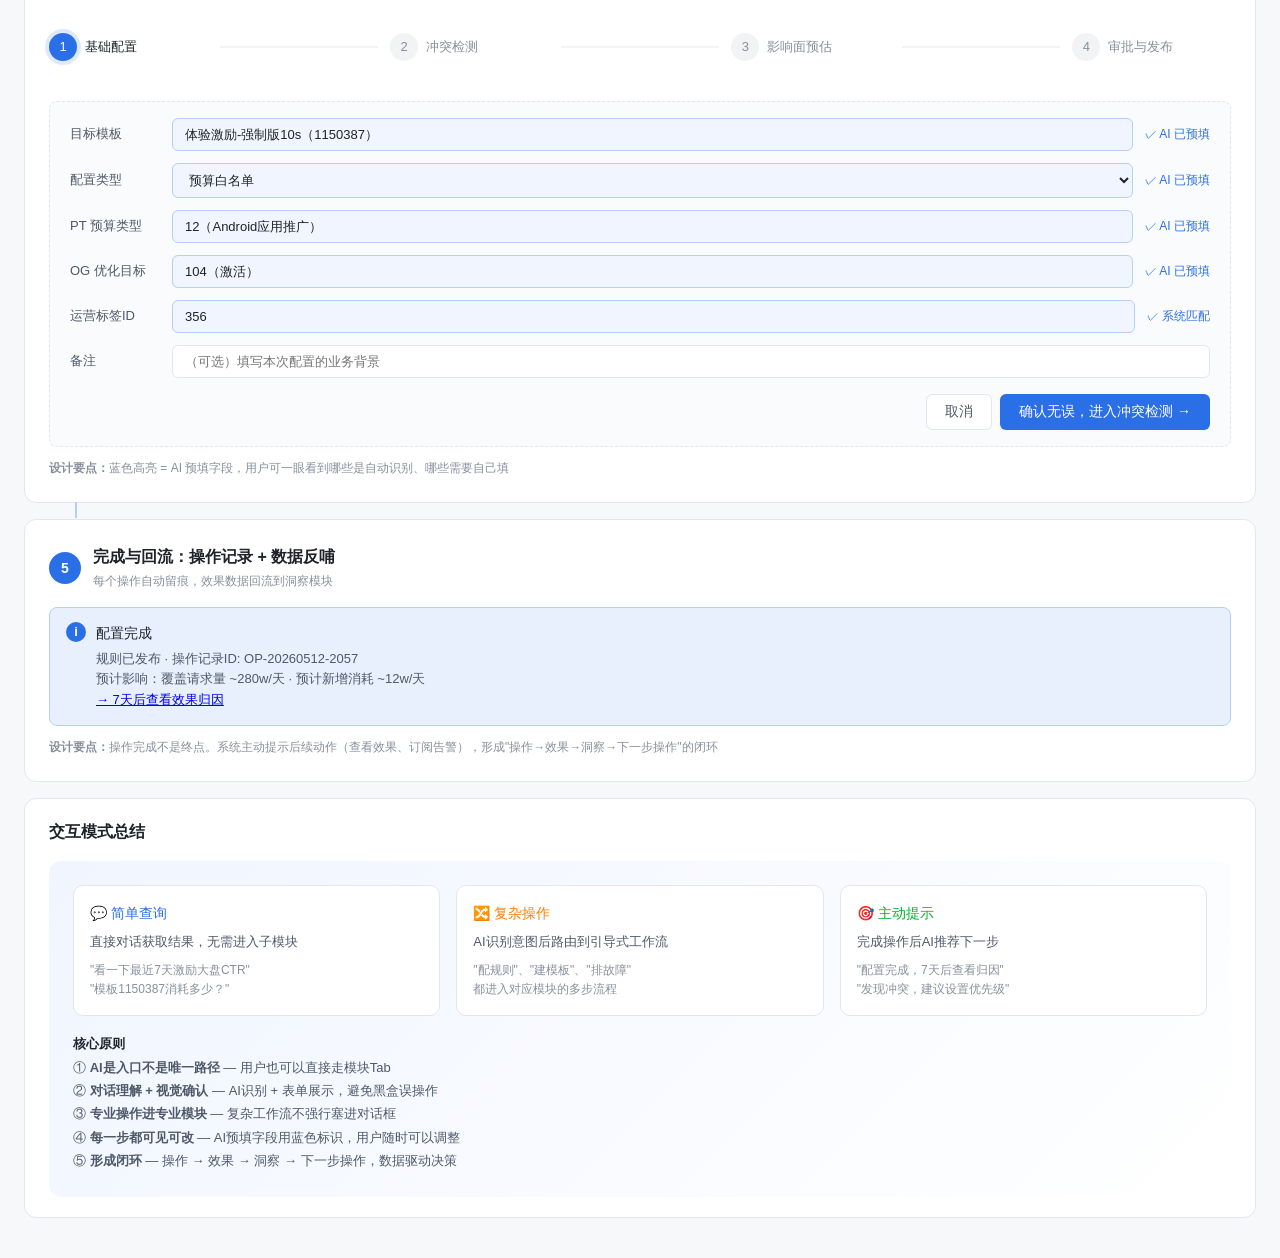
==== commit d47bcc17: "全局品牌更名：FormHub → iDOMO" ====
--- a/demo0-交互模式.html
+++ b/demo0-交互模式.html
@@ -2,15 +2,15 @@
 <html lang="zh-CN">
 <head>
 <meta charset="UTF-8">
-<title>交互模式说明 · FormHub</title>
+<title>交互模式说明 · iDOMO</title>
 <link rel="stylesheet" href="styles.css">
 </head>
 <body>
 
 <header class="app-header">
   <div class="app-logo">
-    <div class="app-logo-mark">F</div>
-    FormHub
+    <div class="app-logo-mark">i</div>
+    iDOMO
   </div>
   <nav class="app-nav">
     <a href="index.html">首页</a>
@@ -48,7 +48,7 @@
       </ul>
     </div>
     <div class="compare-card good">
-      <div class="compare-card-title">FormHub混合模式的价值</div>
+      <div class="compare-card-title">iDOMO混合模式的价值</div>
       <ul>
         <li>简单查询/统计走对话，快速获取结果</li>
         <li>复杂操作进入引导式表单，每步可见可改</li>
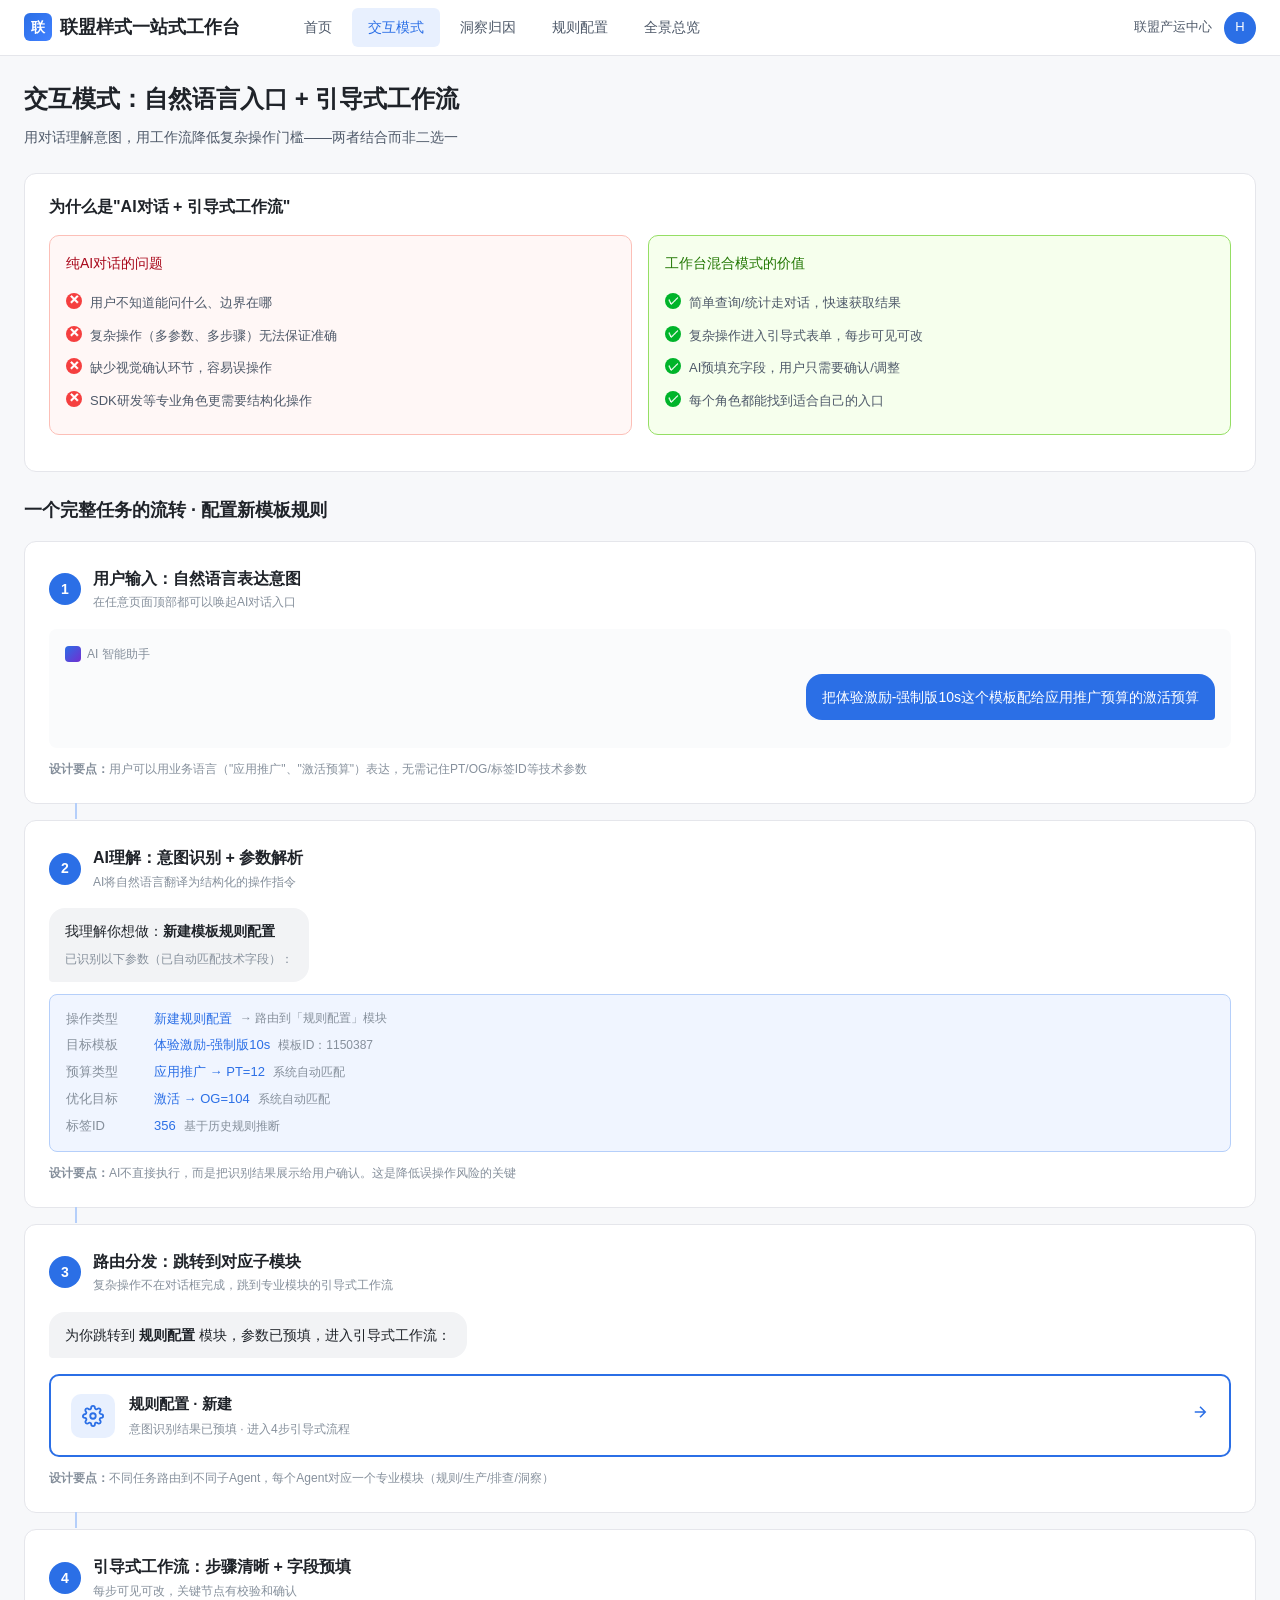
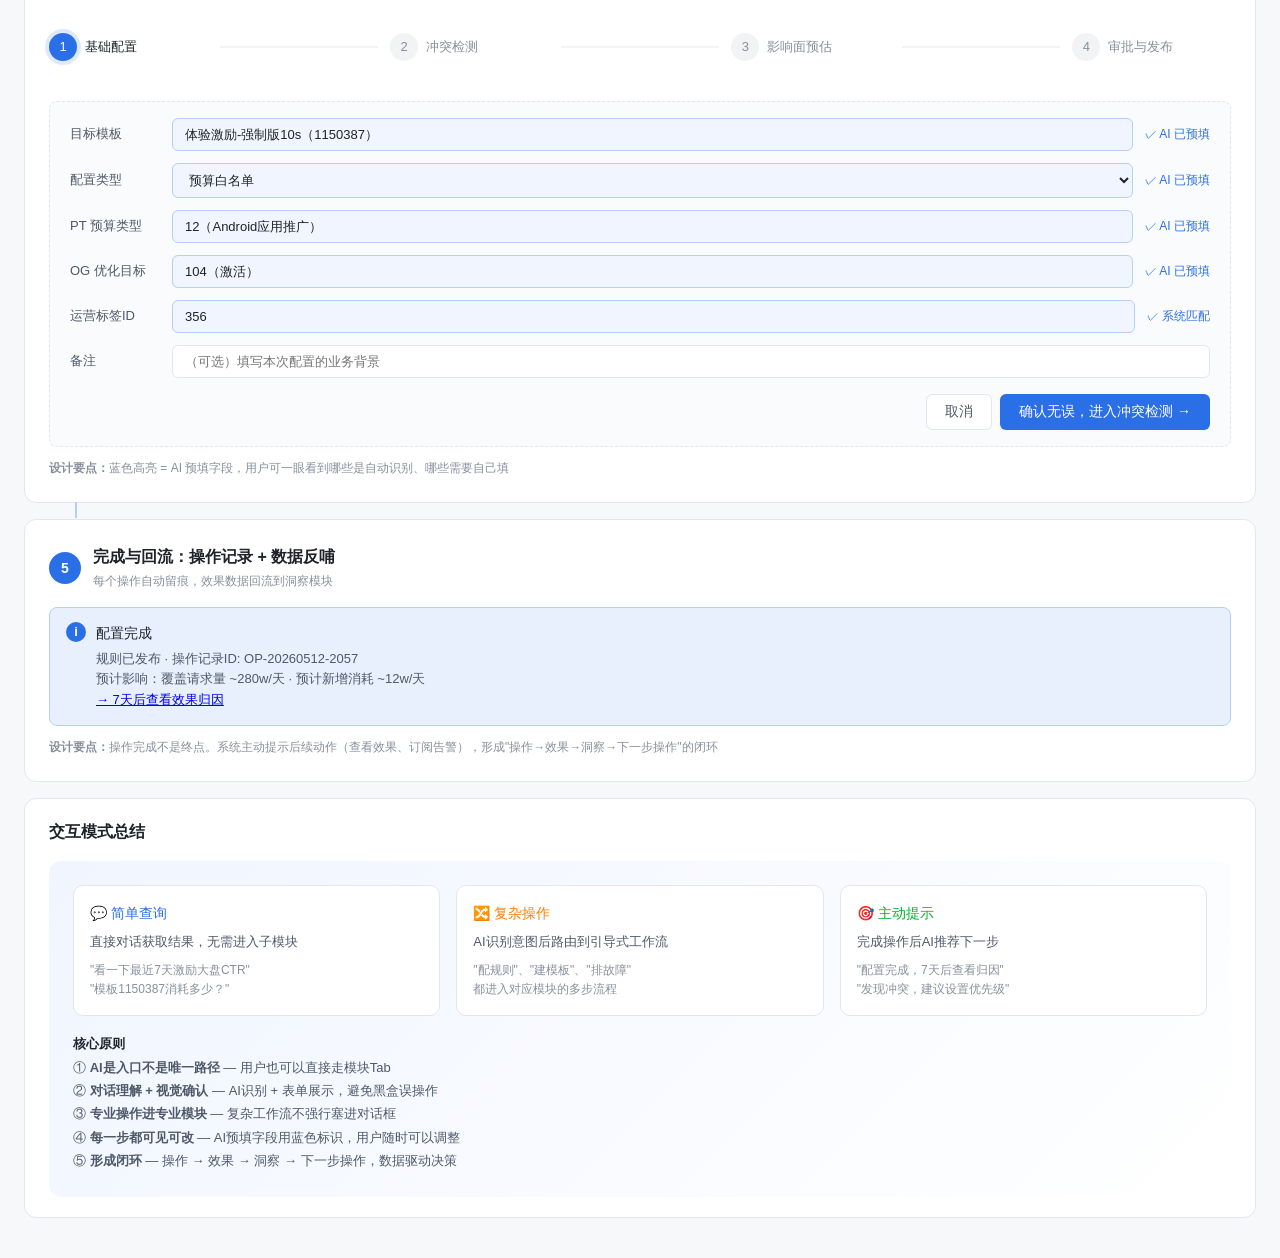
==== commit cf2d858a: "品牌更名：iDOMO → 联盟样式一站式工作台（保留iDOMO作为子系统引用）" ====
--- a/demo0-交互模式.html
+++ b/demo0-交互模式.html
@@ -2,15 +2,15 @@
 <html lang="zh-CN">
 <head>
 <meta charset="UTF-8">
-<title>交互模式说明 · iDOMO</title>
+<title>交互模式说明 · 联盟样式一站式工作台</title>
 <link rel="stylesheet" href="styles.css">
 </head>
 <body>
 
 <header class="app-header">
   <div class="app-logo">
-    <div class="app-logo-mark">i</div>
-    iDOMO
+    <div class="app-logo-mark">联</div>
+    联盟样式一站式工作台
   </div>
   <nav class="app-nav">
     <a href="index.html">首页</a>
@@ -48,7 +48,7 @@
       </ul>
     </div>
     <div class="compare-card good">
-      <div class="compare-card-title">iDOMO混合模式的价值</div>
+      <div class="compare-card-title">工作台混合模式的价值</div>
       <ul>
         <li>简单查询/统计走对话，快速获取结果</li>
         <li>复杂操作进入引导式表单，每步可见可改</li>
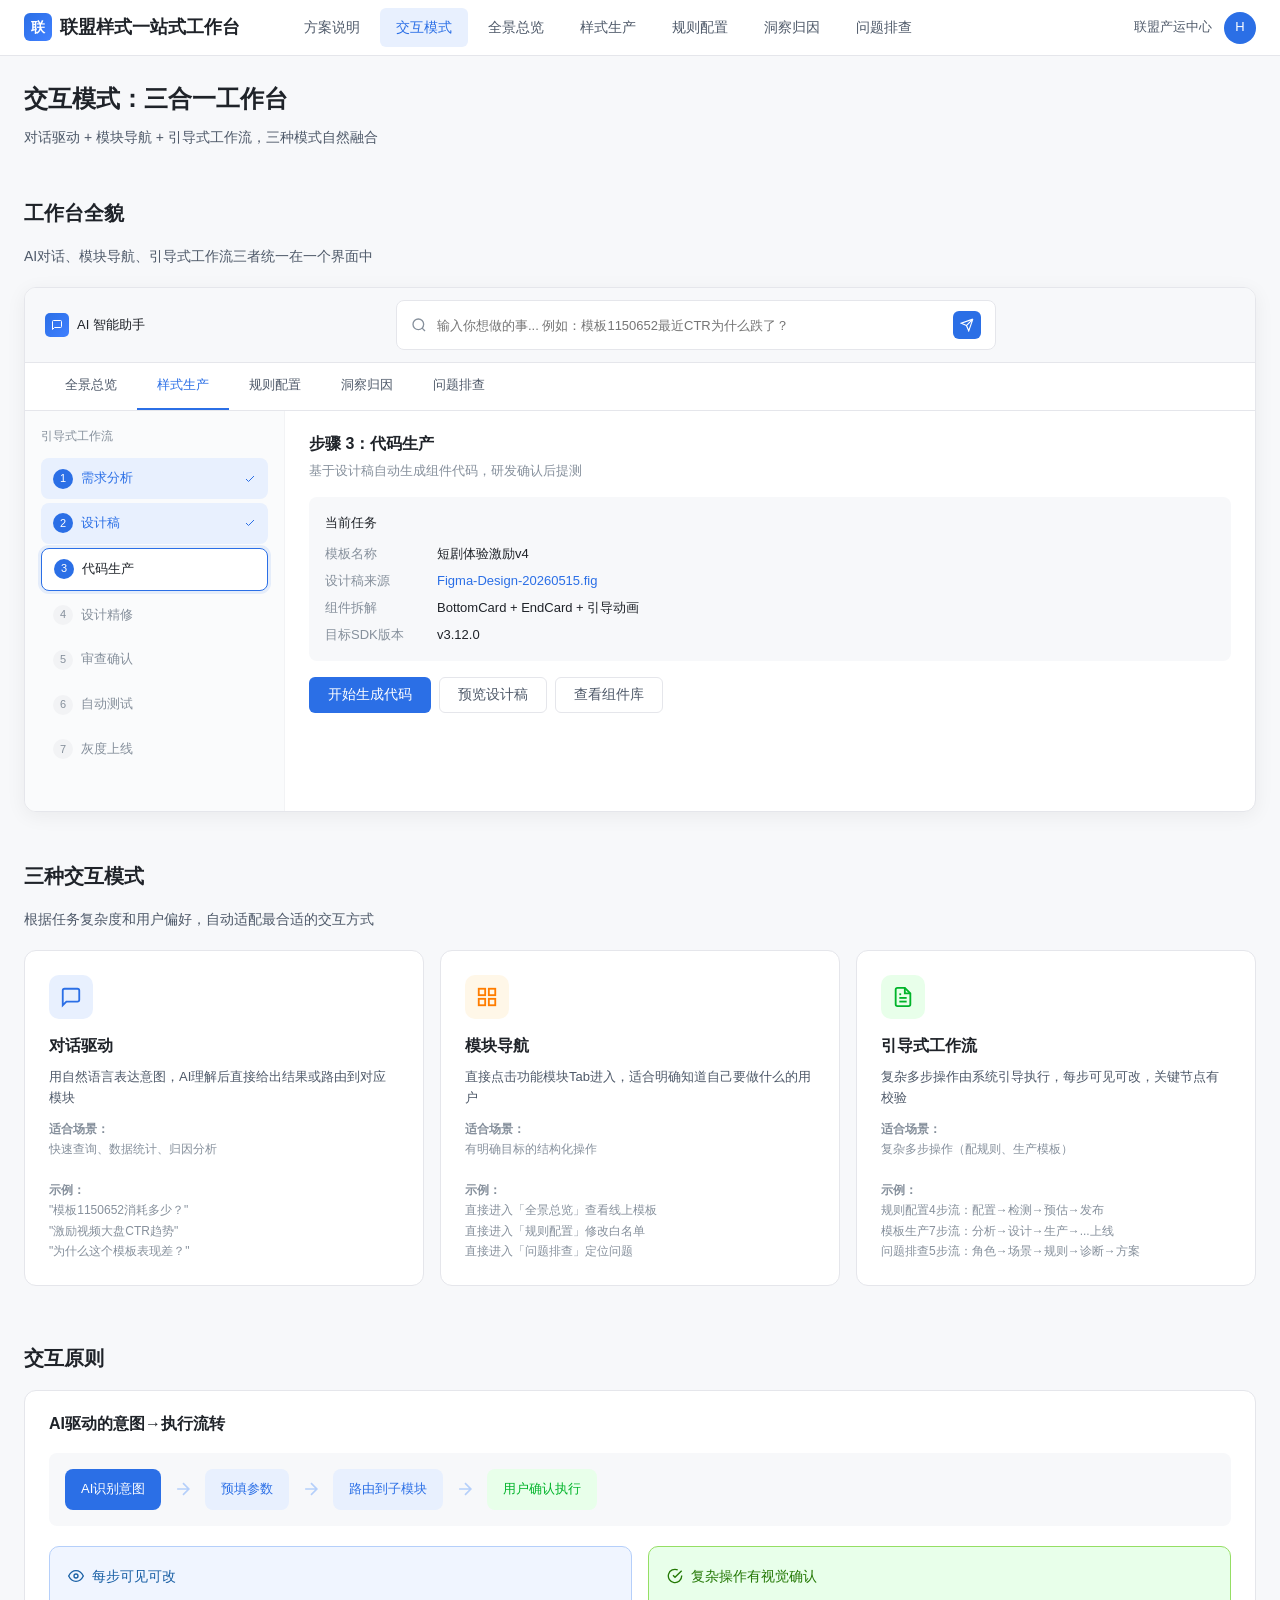
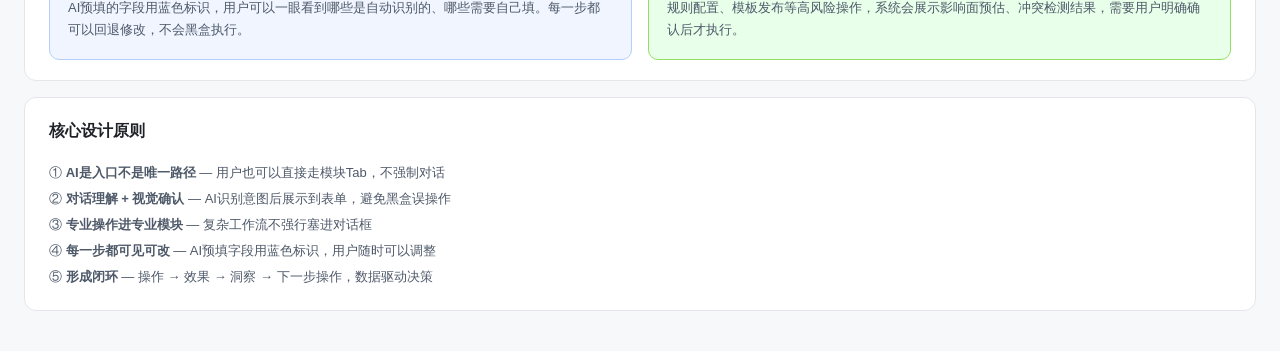
==== commit 94c40479: "重组站点结构：新增样式生产+问题排查，重写交互模式，调整导航顺序" ====
--- a/demo0-交互模式.html
+++ b/demo0-交互模式.html
@@ -2,7 +2,7 @@
 <html lang="zh-CN">
 <head>
 <meta charset="UTF-8">
-<title>交互模式说明 · 联盟样式一站式工作台</title>
+<title>交互模式 · 联盟样式一站式工作台</title>
 <link rel="stylesheet" href="styles.css">
 </head>
 <body>
@@ -13,11 +13,13 @@
     联盟样式一站式工作台
   </div>
   <nav class="app-nav">
-    <a href="index.html">首页</a>
+    <a href="index.html">方案说明</a>
     <a href="demo0-交互模式.html" class="active">交互模式</a>
-    <a href="demo1-洞察归因.html">洞察归因</a>
-    <a href="demo2-规则配置.html">规则配置</a>
-    <a href="demo3-全景总览.html">全景总览</a>
+    <a href="demo1-全景总览.html">全景总览</a>
+    <a href="demo2-样式生产.html">样式生产</a>
+    <a href="demo3-规则配置.html">规则配置</a>
+    <a href="demo4-洞察归因.html">洞察归因</a>
+    <a href="demo5-问题排查.html">问题排查</a>
   </nav>
   <div class="app-user">
     <span>联盟产运中心</span>
@@ -28,280 +30,208 @@
 <div class="container">
 
 <div class="page-hero">
-  <h1>交互模式：自然语言入口 + 引导式工作流</h1>
-  <p>用对话理解意图，用工作流降低复杂操作门槛——两者结合而非二选一</p>
-</div>
+  <h1>交互模式：三合一工作台</h1>
+  <p>对话驱动 + 模块导航 + 引导式工作流，三种模式自然融合</p>
+</div>
+
+<!-- Section 1: 全屏工作台Mockup -->
+<div class="section-title">工作台全貌</div>
+<div class="section-desc">AI对话、模块导航、引导式工作流三者统一在一个界面中</div>
+
+<div class="workspace-mockup">
+  <div class="workspace-topbar">
+    <div style="display: flex; align-items: center; gap: 8px;">
+      <div style="width: 24px; height: 24px; background: linear-gradient(135deg, #2B6FE6, #4080FF); border-radius: 5px; display: flex; align-items: center; justify-content: center;">
+        <svg width="12" height="12" viewBox="0 0 24 24" fill="none" stroke="white" stroke-width="2"><path d="M21 15a2 2 0 0 1-2 2H7l-4 4V5a2 2 0 0 1 2-2h14a2 2 0 0 1 2 2z"/></svg>
+      </div>
+      <span style="font-size: 13px; font-weight: 500; color: #1F2329;">AI 智能助手</span>
+    </div>
+    <div class="workspace-chat-input" style="flex: 1; max-width: 600px; margin: 0 auto;">
+      <svg width="16" height="16" viewBox="0 0 24 24" fill="none" stroke="#86909C" stroke-width="2"><circle cx="11" cy="11" r="8"/><path d="M21 21l-4.35-4.35"/></svg>
+      <input type="text" placeholder="输入你想做的事... 例如：模板1150652最近CTR为什么跌了？" style="flex: 1; border: none; outline: none; font-size: 13px;">
+      <div style="width: 28px; height: 28px; background: #2B6FE6; border-radius: 6px; display: flex; align-items: center; justify-content: center; cursor: pointer;">
+        <svg width="14" height="14" viewBox="0 0 24 24" fill="none" stroke="white" stroke-width="2"><path d="M22 2L11 13M22 2L15 22L11 13M11 13L2 9L22 2"/></svg>
+      </div>
+    </div>
+  </div>
+
+  <div style="background: #FFFFFF; border-bottom: 1px solid #E5E6EB; padding: 0 20px;">
+    <div style="display: flex; gap: 0;">
+      <div style="padding: 12px 20px; font-size: 13px; color: #4E5969; cursor: pointer; border-bottom: 2px solid transparent;">全景总览</div>
+      <div style="padding: 12px 20px; font-size: 13px; color: #2B6FE6; font-weight: 500; cursor: pointer; border-bottom: 2px solid #2B6FE6;">样式生产</div>
+      <div style="padding: 12px 20px; font-size: 13px; color: #4E5969; cursor: pointer; border-bottom: 2px solid transparent;">规则配置</div>
+      <div style="padding: 12px 20px; font-size: 13px; color: #4E5969; cursor: pointer; border-bottom: 2px solid transparent;">洞察归因</div>
+      <div style="padding: 12px 20px; font-size: 13px; color: #4E5969; cursor: pointer; border-bottom: 2px solid transparent;">问题排查</div>
+    </div>
+  </div>
+
+  <div class="workspace-body">
+    <div class="workspace-sidebar">
+      <div style="font-size: 12px; color: #86909C; margin-bottom: 12px; font-weight: 500;">引导式工作流</div>
+      <div style="margin-bottom: 8px;">
+        <div style="display: flex; align-items: center; gap: 8px; padding: 10px 12px; background: #E8F0FE; border-radius: 8px; margin-bottom: 4px;">
+          <div style="width: 20px; height: 20px; background: #2B6FE6; border-radius: 50%; display: flex; align-items: center; justify-content: center; color: white; font-size: 11px; font-weight: 500;">1</div>
+          <span style="font-size: 13px; color: #2B6FE6; font-weight: 500;">需求分析</span>
+          <svg width="12" height="12" viewBox="0 0 24 24" fill="none" stroke="#2B6FE6" stroke-width="2" style="margin-left: auto;"><path d="M20 6L9 17l-5-5"/></svg>
+        </div>
+        <div style="display: flex; align-items: center; gap: 8px; padding: 10px 12px; background: #E8F0FE; border-radius: 8px; margin-bottom: 4px;">
+          <div style="width: 20px; height: 20px; background: #2B6FE6; border-radius: 50%; display: flex; align-items: center; justify-content: center; color: white; font-size: 11px; font-weight: 500;">2</div>
+          <span style="font-size: 13px; color: #2B6FE6; font-weight: 500;">设计稿</span>
+          <svg width="12" height="12" viewBox="0 0 24 24" fill="none" stroke="#2B6FE6" stroke-width="2" style="margin-left: auto;"><path d="M20 6L9 17l-5-5"/></svg>
+        </div>
+        <div style="display: flex; align-items: center; gap: 8px; padding: 10px 12px; border: 1px solid #2B6FE6; background: #FFFFFF; border-radius: 8px; margin-bottom: 4px; box-shadow: 0 0 0 3px rgba(43,111,230,0.1);">
+          <div style="width: 20px; height: 20px; background: #2B6FE6; border-radius: 50%; display: flex; align-items: center; justify-content: center; color: white; font-size: 11px; font-weight: 500;">3</div>
+          <span style="font-size: 13px; color: #1F2329; font-weight: 500;">代码生产</span>
+        </div>
+        <div style="display: flex; align-items: center; gap: 8px; padding: 10px 12px; border-radius: 8px; margin-bottom: 4px;">
+          <div style="width: 20px; height: 20px; background: #F2F3F5; border-radius: 50%; display: flex; align-items: center; justify-content: center; color: #86909C; font-size: 11px;">4</div>
+          <span style="font-size: 13px; color: #86909C;">设计精修</span>
+        </div>
+        <div style="display: flex; align-items: center; gap: 8px; padding: 10px 12px; border-radius: 8px; margin-bottom: 4px;">
+          <div style="width: 20px; height: 20px; background: #F2F3F5; border-radius: 50%; display: flex; align-items: center; justify-content: center; color: #86909C; font-size: 11px;">5</div>
+          <span style="font-size: 13px; color: #86909C;">审查确认</span>
+        </div>
+        <div style="display: flex; align-items: center; gap: 8px; padding: 10px 12px; border-radius: 8px; margin-bottom: 4px;">
+          <div style="width: 20px; height: 20px; background: #F2F3F5; border-radius: 50%; display: flex; align-items: center; justify-content: center; color: #86909C; font-size: 11px;">6</div>
+          <span style="font-size: 13px; color: #86909C;">自动测试</span>
+        </div>
+        <div style="display: flex; align-items: center; gap: 8px; padding: 10px 12px; border-radius: 8px;">
+          <div style="width: 20px; height: 20px; background: #F2F3F5; border-radius: 50%; display: flex; align-items: center; justify-content: center; color: #86909C; font-size: 11px;">7</div>
+          <span style="font-size: 13px; color: #86909C;">灰度上线</span>
+        </div>
+      </div>
+    </div>
+    <div class="workspace-main">
+      <div style="font-size: 16px; font-weight: 600; margin-bottom: 4px;">步骤 3：代码生产</div>
+      <div style="font-size: 13px; color: #86909C; margin-bottom: 16px;">基于设计稿自动生成组件代码，研发确认后提测</div>
+
+      <div style="background: #F7F8FA; border-radius: 8px; padding: 16px; margin-bottom: 16px;">
+        <div style="font-size: 13px; font-weight: 500; margin-bottom: 10px;">当前任务</div>
+        <div style="display: grid; grid-template-columns: 100px 1fr; gap: 6px 12px; font-size: 13px;">
+          <span style="color: #86909C;">模板名称</span>
+          <span>短剧体验激励v4</span>
+          <span style="color: #86909C;">设计稿来源</span>
+          <span style="color: #2B6FE6;">Figma-Design-20260515.fig</span>
+          <span style="color: #86909C;">组件拆解</span>
+          <span>BottomCard + EndCard + 引导动画</span>
+          <span style="color: #86909C;">目标SDK版本</span>
+          <span>v3.12.0</span>
+        </div>
+      </div>
+
+      <div style="display: flex; gap: 8px;">
+        <button class="btn btn-primary">开始生成代码</button>
+        <button class="btn btn-default">预览设计稿</button>
+        <button class="btn btn-default">查看组件库</button>
+      </div>
+    </div>
+  </div>
+</div>
+
+<!-- Section 2: 三种交互模式 -->
+<div class="section-title">三种交互模式</div>
+<div class="section-desc">根据任务复杂度和用户偏好，自动适配最合适的交互方式</div>
+
+<div style="display: grid; grid-template-columns: repeat(3, 1fr); gap: 16px; margin-bottom: 32px;">
+  <div class="mode-card">
+    <div class="mode-card-icon" style="background: #E8F0FE; color: #2B6FE6;">
+      <svg width="22" height="22" viewBox="0 0 24 24" fill="none" stroke="currentColor" stroke-width="2"><path d="M21 15a2 2 0 0 1-2 2H7l-4 4V5a2 2 0 0 1 2-2h14a2 2 0 0 1 2 2z"/></svg>
+    </div>
+    <h3>对话驱动</h3>
+    <p>用自然语言表达意图，AI理解后直接给出结果或路由到对应模块</p>
+    <div class="mode-card-examples">
+      <strong>适合场景：</strong><br>
+      快速查询、数据统计、归因分析<br><br>
+      <strong>示例：</strong><br>
+      "模板1150652消耗多少？"<br>
+      "激励视频大盘CTR趋势"<br>
+      "为什么这个模板表现差？"
+    </div>
+  </div>
+
+  <div class="mode-card">
+    <div class="mode-card-icon" style="background: #FFF7E8; color: #FF7D00;">
+      <svg width="22" height="22" viewBox="0 0 24 24" fill="none" stroke="currentColor" stroke-width="2"><rect x="3" y="3" width="7" height="7"/><rect x="14" y="3" width="7" height="7"/><rect x="14" y="14" width="7" height="7"/><rect x="3" y="14" width="7" height="7"/></svg>
+    </div>
+    <h3>模块导航</h3>
+    <p>直接点击功能模块Tab进入，适合明确知道自己要做什么的用户</p>
+    <div class="mode-card-examples">
+      <strong>适合场景：</strong><br>
+      有明确目标的结构化操作<br><br>
+      <strong>示例：</strong><br>
+      直接进入「全景总览」查看线上模板<br>
+      直接进入「规则配置」修改白名单<br>
+      直接进入「问题排查」定位问题
+    </div>
+  </div>
+
+  <div class="mode-card">
+    <div class="mode-card-icon" style="background: #E8FFEA; color: #00B42A;">
+      <svg width="22" height="22" viewBox="0 0 24 24" fill="none" stroke="currentColor" stroke-width="2"><path d="M14 2H6a2 2 0 0 0-2 2v16a2 2 0 0 0 2 2h12a2 2 0 0 0 2-2V8z"/><path d="M14 2v6h6"/><path d="M16 13H8"/><path d="M16 17H8"/><path d="M10 9H8"/></svg>
+    </div>
+    <h3>引导式工作流</h3>
+    <p>复杂多步操作由系统引导执行，每步可见可改，关键节点有校验</p>
+    <div class="mode-card-examples">
+      <strong>适合场景：</strong><br>
+      复杂多步操作（配规则、生产模板）<br><br>
+      <strong>示例：</strong><br>
+      规则配置4步流：配置→检测→预估→发布<br>
+      模板生产7步流：分析→设计→生产→...上线<br>
+      问题排查5步流：角色→场景→规则→诊断→方案
+    </div>
+  </div>
+</div>
+
+<!-- Section 3: 交互原则 -->
+<div class="section-title">交互原则</div>
 
 <div class="card">
   <div class="card-header">
-    <div class="card-title">为什么是"AI对话 + 引导式工作流"</div>
-  </div>
-
-  <div class="compare-grid">
-    <div class="compare-card bad">
-      <div class="compare-card-title">纯AI对话的问题</div>
-      <ul>
-        <li>用户不知道能问什么、边界在哪</li>
-        <li>复杂操作（多参数、多步骤）无法保证准确</li>
-        <li>缺少视觉确认环节，容易误操作</li>
-        <li>SDK研发等专业角色更需要结构化操作</li>
-      </ul>
-    </div>
-    <div class="compare-card good">
-      <div class="compare-card-title">工作台混合模式的价值</div>
-      <ul>
-        <li>简单查询/统计走对话，快速获取结果</li>
-        <li>复杂操作进入引导式表单，每步可见可改</li>
-        <li>AI预填充字段，用户只需要确认/调整</li>
-        <li>每个角色都能找到适合自己的入口</li>
-      </ul>
-    </div>
-  </div>
-</div>
-
-<div style="margin-top: 24px;">
-
-  <h2 style="font-size: 18px; font-weight: 600; margin-bottom: 16px;">一个完整任务的流转 · 配置新模板规则</h2>
-
-  <div class="workflow-stage">
-    <div class="workflow-stage-header">
-      <div class="workflow-stage-num">1</div>
-      <div>
-        <div class="workflow-stage-title">用户输入：自然语言表达意图</div>
-        <div class="workflow-stage-subtitle">在任意页面顶部都可以唤起AI对话入口</div>
-      </div>
-    </div>
-
-    <div style="background: #FAFBFC; border-radius: 8px; padding: 16px;">
-      <div class="ai-input-label" style="margin-bottom: 10px;">AI 智能助手</div>
-      <div class="chat-row user">
-        <div class="user-query-bubble">把体验激励-强制版10s这个模板配给应用推广预算的激活预算</div>
-      </div>
-    </div>
-
-    <div class="font-12 text-secondary mt-12">
-      <strong>设计要点：</strong>用户可以用业务语言（"应用推广"、"激活预算"）表达，无需记住PT/OG/标签ID等技术参数
-    </div>
-  </div>
-
-  <div class="workflow-stage">
-    <div class="workflow-stage-header">
-      <div class="workflow-stage-num">2</div>
-      <div>
-        <div class="workflow-stage-title">AI理解：意图识别 + 参数解析</div>
-        <div class="workflow-stage-subtitle">AI将自然语言翻译为结构化的操作指令</div>
-      </div>
-    </div>
-
-    <div class="chat-row">
-      <div class="ai-reply-bubble">
-        <div style="margin-bottom: 8px;">我理解你想做：<strong>新建模板规则配置</strong></div>
-        <div class="font-12 text-secondary">已识别以下参数（已自动匹配技术字段）：</div>
-      </div>
-    </div>
-
-    <div class="intent-card">
-      <div class="intent-row">
-        <span class="intent-key">操作类型</span>
-        <span class="intent-value">新建规则配置</span>
-        <span class="font-12 text-secondary">→ 路由到「规则配置」模块</span>
-      </div>
-      <div class="intent-row">
-        <span class="intent-key">目标模板</span>
-        <span class="intent-value">体验激励-强制版10s</span>
-        <span class="font-12 text-secondary">模板ID：1150387</span>
-      </div>
-      <div class="intent-row">
-        <span class="intent-key">预算类型</span>
-        <span class="intent-value">应用推广 → PT=12</span>
-        <span class="font-12 text-secondary">系统自动匹配</span>
-      </div>
-      <div class="intent-row">
-        <span class="intent-key">优化目标</span>
-        <span class="intent-value">激活 → OG=104</span>
-        <span class="font-12 text-secondary">系统自动匹配</span>
-      </div>
-      <div class="intent-row">
-        <span class="intent-key">标签ID</span>
-        <span class="intent-value">356</span>
-        <span class="font-12 text-secondary">基于历史规则推断</span>
-      </div>
-    </div>
-
-    <div class="font-12 text-secondary mt-12">
-      <strong>设计要点：</strong>AI不直接执行，而是把识别结果展示给用户确认。这是降低误操作风险的关键
-    </div>
-  </div>
-
-  <div class="workflow-stage">
-    <div class="workflow-stage-header">
-      <div class="workflow-stage-num">3</div>
-      <div>
-        <div class="workflow-stage-title">路由分发：跳转到对应子模块</div>
-        <div class="workflow-stage-subtitle">复杂操作不在对话框完成，跳到专业模块的引导式工作流</div>
-      </div>
-    </div>
-
-    <div class="ai-reply-bubble" style="margin-bottom: 16px;">
-      为你跳转到 <strong>规则配置</strong> 模块，参数已预填，进入引导式工作流：
-    </div>
-
-    <div class="module-card-large">
-      <div class="module-card-large-icon">
-        <svg width="22" height="22" viewBox="0 0 24 24" fill="none" stroke="currentColor" stroke-width="2"><circle cx="12" cy="12" r="3"/><path d="M19.4 15a1.65 1.65 0 0 0 .33 1.82l.06.06a2 2 0 0 1 0 2.83 2 2 0 0 1-2.83 0l-.06-.06a1.65 1.65 0 0 0-1.82-.33 1.65 1.65 0 0 0-1 1.51V21a2 2 0 0 1-2 2 2 2 0 0 1-2-2v-.09A1.65 1.65 0 0 0 9 19.4a1.65 1.65 0 0 0-1.82.33l-.06.06a2 2 0 0 1-2.83 0 2 2 0 0 1 0-2.83l.06-.06a1.65 1.65 0 0 0 .33-1.82 1.65 1.65 0 0 0-1.51-1H3a2 2 0 0 1-2-2 2 2 0 0 1 2-2h.09A1.65 1.65 0 0 0 4.6 9a1.65 1.65 0 0 0-.33-1.82l-.06-.06a2 2 0 0 1 0-2.83 2 2 0 0 1 2.83 0l.06.06a1.65 1.65 0 0 0 1.82.33H9a1.65 1.65 0 0 0 1-1.51V3a2 2 0 0 1 2-2 2 2 0 0 1 2 2v.09a1.65 1.65 0 0 0 1 1.51 1.65 1.65 0 0 0 1.82-.33l.06-.06a2 2 0 0 1 2.83 0 2 2 0 0 1 0 2.83l-.06.06a1.65 1.65 0 0 0-.33 1.82V9a1.65 1.65 0 0 0 1.51 1H21a2 2 0 0 1 2 2 2 2 0 0 1-2 2h-.09a1.65 1.65 0 0 0-1.51 1z"/></svg>
-      </div>
-      <div class="module-card-large-info">
-        <h4>规则配置 · 新建</h4>
-        <p>意图识别结果已预填 · 进入4步引导式流程</p>
-      </div>
-      <div class="module-card-large-arrow">
-        <svg width="18" height="18" viewBox="0 0 24 24" fill="none" stroke="currentColor" stroke-width="2"><path d="M5 12h14M12 5l7 7-7 7"/></svg>
-      </div>
-    </div>
-
-    <div class="font-12 text-secondary mt-12">
-      <strong>设计要点：</strong>不同任务路由到不同子Agent，每个Agent对应一个专业模块（规则/生产/排查/洞察）
-    </div>
-  </div>
-
-  <div class="workflow-stage">
-    <div class="workflow-stage-header">
-      <div class="workflow-stage-num">4</div>
-      <div>
-        <div class="workflow-stage-title">引导式工作流：步骤清晰 + 字段预填</div>
-        <div class="workflow-stage-subtitle">每步可见可改，关键节点有校验和确认</div>
-      </div>
-    </div>
-
-    <div class="steps">
-      <div class="step current">
-        <div class="step-circle">1</div>
-        <div class="step-label">基础配置</div>
-      </div>
-      <div class="step-line"></div>
-      <div class="step pending">
-        <div class="step-circle">2</div>
-        <div class="step-label">冲突检测</div>
-      </div>
-      <div class="step-line"></div>
-      <div class="step pending">
-        <div class="step-circle">3</div>
-        <div class="step-label">影响面预估</div>
-      </div>
-      <div class="step-line"></div>
-      <div class="step pending">
-        <div class="step-circle">4</div>
-        <div class="step-label">审批与发布</div>
-      </div>
-    </div>
-
-    <div class="guide-form">
-      <div class="guide-form-row">
-        <div class="guide-form-label">目标模板</div>
-        <input type="text" class="guide-form-input prefilled" value="体验激励-强制版10s（1150387）" readonly>
-        <span class="guide-form-hint">✓ AI 已预填</span>
-      </div>
-      <div class="guide-form-row">
-        <div class="guide-form-label">配置类型</div>
-        <select class="guide-form-input prefilled">
-          <option>预算白名单</option>
-          <option>流量黑名单</option>
-        </select>
-        <span class="guide-form-hint">✓ AI 已预填</span>
-      </div>
-      <div class="guide-form-row">
-        <div class="guide-form-label">PT 预算类型</div>
-        <input type="text" class="guide-form-input prefilled" value="12（Android应用推广）" readonly>
-        <span class="guide-form-hint">✓ AI 已预填</span>
-      </div>
-      <div class="guide-form-row">
-        <div class="guide-form-label">OG 优化目标</div>
-        <input type="text" class="guide-form-input prefilled" value="104（激活）" readonly>
-        <span class="guide-form-hint">✓ AI 已预填</span>
-      </div>
-      <div class="guide-form-row">
-        <div class="guide-form-label">运营标签ID</div>
-        <input type="text" class="guide-form-input prefilled" value="356" readonly>
-        <span class="guide-form-hint">✓ 系统匹配</span>
-      </div>
-      <div class="guide-form-row">
-        <div class="guide-form-label">备注</div>
-        <input type="text" class="guide-form-input" placeholder="（可选）填写本次配置的业务背景">
-      </div>
-
-      <div class="flex flex-gap-8" style="margin-top: 16px; justify-content: flex-end;">
-        <button class="btn btn-default">取消</button>
-        <button class="btn btn-primary">确认无误，进入冲突检测 →</button>
-      </div>
-    </div>
-
-    <div class="font-12 text-secondary mt-12">
-      <strong>设计要点：</strong>蓝色高亮 = AI 预填字段，用户可一眼看到哪些是自动识别、哪些需要自己填
-    </div>
-  </div>
-
-  <div class="workflow-stage">
-    <div class="workflow-stage-header">
-      <div class="workflow-stage-num">5</div>
-      <div>
-        <div class="workflow-stage-title">完成与回流：操作记录 + 数据反哺</div>
-        <div class="workflow-stage-subtitle">每个操作自动留痕，效果数据回流到洞察模块</div>
-      </div>
-    </div>
-
-    <div class="alert alert-info">
-      <div class="alert-icon">i</div>
-      <div>
-        <div class="alert-title">配置完成</div>
-        <div class="alert-content">
-          规则已发布 · 操作记录ID: OP-20260512-2057<br>
-          预计影响：覆盖请求量 ~280w/天 · 预计新增消耗 ~12w/天<br>
-          <a href="demo1-洞察归因.html" class="link">→ 7天后查看效果归因</a>
-        </div>
-      </div>
-    </div>
-
-    <div class="font-12 text-secondary mt-12">
-      <strong>设计要点：</strong>操作完成不是终点。系统主动提示后续动作（查看效果、订阅告警），形成"操作→效果→洞察→下一步操作"的闭环
-    </div>
-  </div>
-
+    <div class="card-title">AI驱动的意图→执行流转</div>
+  </div>
+
+  <div style="display: flex; align-items: center; gap: 12px; flex-wrap: wrap; margin-bottom: 20px; padding: 16px; background: #F7F8FA; border-radius: 8px;">
+    <div style="background: #2B6FE6; color: white; padding: 10px 16px; border-radius: 8px; font-size: 13px; font-weight: 500;">AI识别意图</div>
+    <svg width="20" height="20" viewBox="0 0 24 24" fill="none" stroke="#B5CFFA" stroke-width="2"><path d="M5 12h14M12 5l7 7-7 7"/></svg>
+    <div style="background: #E8F0FE; color: #2B6FE6; padding: 10px 16px; border-radius: 8px; font-size: 13px; font-weight: 500;">预填参数</div>
+    <svg width="20" height="20" viewBox="0 0 24 24" fill="none" stroke="#B5CFFA" stroke-width="2"><path d="M5 12h14M12 5l7 7-7 7"/></svg>
+    <div style="background: #E8F0FE; color: #2B6FE6; padding: 10px 16px; border-radius: 8px; font-size: 13px; font-weight: 500;">路由到子模块</div>
+    <svg width="20" height="20" viewBox="0 0 24 24" fill="none" stroke="#B5CFFA" stroke-width="2"><path d="M5 12h14M12 5l7 7-7 7"/></svg>
+    <div style="background: #E8FFEA; color: #00B42A; padding: 10px 16px; border-radius: 8px; font-size: 13px; font-weight: 500;">用户确认执行</div>
+  </div>
+
+  <div style="display: grid; grid-template-columns: 1fr 1fr; gap: 16px;">
+    <div style="background: #F0F5FF; border: 1px solid #B5CFFA; border-radius: 10px; padding: 18px;">
+      <div style="font-size: 14px; font-weight: 500; color: #185FA5; margin-bottom: 10px; display: flex; align-items: center; gap: 8px;">
+        <svg width="16" height="16" viewBox="0 0 24 24" fill="none" stroke="currentColor" stroke-width="2"><path d="M1 12s4-8 11-8 11 8 11 8-4 8-11 8-11-8-11-8z"/><circle cx="12" cy="12" r="3"/></svg>
+        每步可见可改
+      </div>
+      <div style="font-size: 13px; color: #4E5969; line-height: 1.7;">
+        AI预填的字段用蓝色标识，用户可以一眼看到哪些是自动识别的、哪些需要自己填。每一步都可以回退修改，不会黑盒执行。
+      </div>
+    </div>
+    <div style="background: #E8FFEA; border: 1px solid #95DE64; border-radius: 10px; padding: 18px;">
+      <div style="font-size: 14px; font-weight: 500; color: #237804; margin-bottom: 10px; display: flex; align-items: center; gap: 8px;">
+        <svg width="16" height="16" viewBox="0 0 24 24" fill="none" stroke="currentColor" stroke-width="2"><path d="M22 11.08V12a10 10 0 1 1-5.93-9.14"/><path d="M22 4L12 14.01l-3-3"/></svg>
+        复杂操作有视觉确认
+      </div>
+      <div style="font-size: 13px; color: #4E5969; line-height: 1.7;">
+        规则配置、模板发布等高风险操作，系统会展示影响面预估、冲突检测结果，需要用户明确确认后才执行。
+      </div>
+    </div>
+  </div>
 </div>
 
 <div class="card">
   <div class="card-header">
-    <div class="card-title">交互模式总结</div>
-  </div>
-
-  <div style="background: linear-gradient(135deg, #F0F5FF 0%, #FFFFFF 100%); border-radius: 12px; padding: 24px;">
-
-    <div style="display: grid; grid-template-columns: 1fr 1fr 1fr; gap: 16px; margin-bottom: 16px;">
-      <div style="background: #FFFFFF; border: 1px solid #E5E6EB; border-radius: 10px; padding: 16px;">
-        <div style="font-size: 14px; color: #2B6FE6; font-weight: 500; margin-bottom: 8px;">💬 简单查询</div>
-        <div style="font-size: 13px; color: #4E5969; margin-bottom: 8px;">直接对话获取结果，无需进入子模块</div>
-        <div style="font-size: 12px; color: #86909C;">"看一下最近7天激励大盘CTR"<br>"模板1150387消耗多少？"</div>
-      </div>
-      <div style="background: #FFFFFF; border: 1px solid #E5E6EB; border-radius: 10px; padding: 16px;">
-        <div style="font-size: 14px; color: #FF7D00; font-weight: 500; margin-bottom: 8px;">🔀 复杂操作</div>
-        <div style="font-size: 13px; color: #4E5969; margin-bottom: 8px;">AI识别意图后路由到引导式工作流</div>
-        <div style="font-size: 12px; color: #86909C;">"配规则"、"建模板"、"排故障"<br>都进入对应模块的多步流程</div>
-      </div>
-      <div style="background: #FFFFFF; border: 1px solid #E5E6EB; border-radius: 10px; padding: 16px;">
-        <div style="font-size: 14px; color: #00B42A; font-weight: 500; margin-bottom: 8px;">🎯 主动提示</div>
-        <div style="font-size: 13px; color: #4E5969; margin-bottom: 8px;">完成操作后AI推荐下一步</div>
-        <div style="font-size: 12px; color: #86909C;">"配置完成，7天后查看归因"<br>"发现冲突，建议设置优先级"</div>
-      </div>
-    </div>
-
-    <div style="font-size: 13px; color: #4E5969; line-height: 1.8;">
-      <strong style="color: #1F2329;">核心原则</strong><br>
-      ① <strong>AI是入口不是唯一路径</strong> — 用户也可以直接走模块Tab<br>
-      ② <strong>对话理解 + 视觉确认</strong> — AI识别 + 表单展示，避免黑盒误操作<br>
-      ③ <strong>专业操作进专业模块</strong> — 复杂工作流不强行塞进对话框<br>
-      ④ <strong>每一步都可见可改</strong> — AI预填字段用蓝色标识，用户随时可以调整<br>
-      ⑤ <strong>形成闭环</strong> — 操作 → 效果 → 洞察 → 下一步操作，数据驱动决策
-    </div>
-
+    <div class="card-title">核心设计原则</div>
+  </div>
+  <div style="font-size: 13px; color: #4E5969; line-height: 2;">
+    ① <strong>AI是入口不是唯一路径</strong> — 用户也可以直接走模块Tab，不强制对话<br>
+    ② <strong>对话理解 + 视觉确认</strong> — AI识别意图后展示到表单，避免黑盒误操作<br>
+    ③ <strong>专业操作进专业模块</strong> — 复杂工作流不强行塞进对话框<br>
+    ④ <strong>每一步都可见可改</strong> — AI预填字段用蓝色标识，用户随时可以调整<br>
+    ⑤ <strong>形成闭环</strong> — 操作 → 效果 → 洞察 → 下一步操作，数据驱动决策
   </div>
 </div>
 
--- a/styles.css
+++ b/styles.css
@@ -1283,3 +1283,340 @@
   content: "✓";
   background: #00B42A;
 }
+
+/* 泳道图 */
+.swimlane-container {
+  background: #FFFFFF;
+  border: 1px solid #E5E6EB;
+  border-radius: 12px;
+  overflow-x: auto;
+  padding: 24px;
+}
+
+.swimlane-row {
+  display: flex;
+  align-items: stretch;
+  border-bottom: 1px solid #F2F3F5;
+  min-height: 72px;
+}
+
+.swimlane-row:last-child {
+  border-bottom: none;
+}
+
+.swimlane-label {
+  width: 100px;
+  flex-shrink: 0;
+  display: flex;
+  align-items: center;
+  justify-content: center;
+  font-size: 13px;
+  font-weight: 500;
+  color: #4E5969;
+  background: #F7F8FA;
+  border-right: 1px solid #F2F3F5;
+  padding: 12px 8px;
+  text-align: center;
+}
+
+.swimlane-content {
+  display: flex;
+  align-items: center;
+  gap: 8px;
+  padding: 12px 16px;
+  flex: 1;
+  min-width: 0;
+}
+
+.swimlane-step {
+  display: inline-flex;
+  align-items: center;
+  padding: 8px 14px;
+  background: #F0F5FF;
+  border: 1px solid #B5CFFA;
+  border-radius: 8px;
+  font-size: 12px;
+  color: #2B6FE6;
+  white-space: nowrap;
+  flex-shrink: 0;
+}
+
+.swimlane-step.success {
+  background: #E8FFEA;
+  border-color: #95DE64;
+  color: #00B42A;
+}
+
+.swimlane-step.purple {
+  background: #F2EBFA;
+  border-color: #D3ADF7;
+  color: #722ED1;
+}
+
+.swimlane-step.warning {
+  background: #FFF7E8;
+  border-color: #FFD591;
+  color: #FF7D00;
+}
+
+.swimlane-step.empty {
+  background: transparent;
+  border: 1px dashed #E5E6EB;
+  color: #C9CDD4;
+}
+
+.swimlane-arrow {
+  color: #C9CDD4;
+  flex-shrink: 0;
+  font-size: 14px;
+}
+
+/* Skills网格 */
+.skill-grid {
+  display: grid;
+  grid-template-columns: repeat(auto-fill, minmax(240px, 1fr));
+  gap: 12px;
+}
+
+.skill-card {
+  background: #FFFFFF;
+  border: 1px solid #E5E6EB;
+  border-radius: 10px;
+  padding: 16px;
+  transition: all 0.2s;
+}
+
+.skill-card:hover {
+  border-color: #2B6FE6;
+  box-shadow: 0 2px 8px rgba(43, 111, 230, 0.08);
+}
+
+.skill-card-title {
+  font-size: 14px;
+  font-weight: 500;
+  color: #1F2329;
+  margin-bottom: 6px;
+  display: flex;
+  align-items: center;
+  gap: 8px;
+}
+
+.skill-card-desc {
+  font-size: 12px;
+  color: #86909C;
+  margin-bottom: 10px;
+  line-height: 1.5;
+}
+
+.skill-card-meta {
+  display: flex;
+  align-items: center;
+  gap: 8px;
+  font-size: 11px;
+  color: #86909C;
+}
+
+.skill-badge {
+  display: inline-flex;
+  align-items: center;
+  padding: 2px 8px;
+  border-radius: 10px;
+  font-size: 11px;
+  font-weight: 500;
+}
+
+.skill-badge.official {
+  background: #E8F0FE;
+  color: #2B6FE6;
+}
+
+.skill-badge.community {
+  background: #F2EBFA;
+  color: #722ED1;
+}
+
+/* 工作台Mockup */
+.workspace-mockup {
+  background: #FFFFFF;
+  border: 1px solid #E5E6EB;
+  border-radius: 12px;
+  overflow: hidden;
+  box-shadow: 0 4px 20px rgba(0, 0, 0, 0.06);
+  margin-bottom: 24px;
+}
+
+.workspace-topbar {
+  background: #F7F8FA;
+  border-bottom: 1px solid #E5E6EB;
+  padding: 12px 20px;
+  display: flex;
+  align-items: center;
+  gap: 12px;
+}
+
+.workspace-body {
+  display: flex;
+  min-height: 400px;
+}
+
+.workspace-sidebar {
+  width: 260px;
+  flex-shrink: 0;
+  background: #FAFBFC;
+  border-right: 1px solid #F2F3F5;
+  padding: 16px;
+  overflow-y: auto;
+}
+
+.workspace-main {
+  flex: 1;
+  padding: 20px 24px;
+  overflow-y: auto;
+}
+
+.workspace-chat {
+  background: #F7F8FA;
+  border-radius: 10px;
+  padding: 16px;
+  margin-bottom: 16px;
+}
+
+.workspace-chat-input {
+  display: flex;
+  gap: 10px;
+  align-items: center;
+  background: #FFFFFF;
+  border: 1px solid #E5E6EB;
+  border-radius: 8px;
+  padding: 10px 14px;
+}
+
+.workspace-chat-input input {
+  flex: 1;
+  border: none;
+  outline: none;
+  font-size: 14px;
+  color: #1F2329;
+  background: transparent;
+}
+
+/* 提示框 */
+.tip-box {
+  background: #F0F5FF;
+  border: 1px solid #B5CFFA;
+  border-radius: 10px;
+  padding: 16px 20px;
+  margin-bottom: 16px;
+}
+
+.tip-box-title {
+  font-size: 14px;
+  font-weight: 500;
+  color: #185FA5;
+  margin-bottom: 8px;
+  display: flex;
+  align-items: center;
+  gap: 8px;
+}
+
+.tip-box-content {
+  font-size: 13px;
+  color: #4E5969;
+  line-height: 1.8;
+}
+
+.tip-box-content li {
+  margin-bottom: 4px;
+}
+
+/* 示例查询卡片 */
+.example-query {
+  background: #FFFFFF;
+  border: 1px solid #E5E6EB;
+  border-radius: 10px;
+  padding: 14px 18px;
+  margin-bottom: 10px;
+  cursor: pointer;
+  transition: all 0.2s;
+  font-size: 13px;
+  color: #1F2329;
+  display: flex;
+  align-items: center;
+  gap: 10px;
+}
+
+.example-query:hover {
+  border-color: #2B6FE6;
+  background: #F0F5FF;
+}
+
+.example-query-icon {
+  width: 28px;
+  height: 28px;
+  border-radius: 6px;
+  background: #E8F0FE;
+  color: #2B6FE6;
+  display: flex;
+  align-items: center;
+  justify-content: center;
+  flex-shrink: 0;
+}
+
+/* 交互模式卡片 */
+.mode-card {
+  background: #FFFFFF;
+  border: 1px solid #E5E6EB;
+  border-radius: 12px;
+  padding: 24px;
+  transition: all 0.2s;
+}
+
+.mode-card:hover {
+  border-color: #2B6FE6;
+  box-shadow: 0 2px 12px rgba(43, 111, 230, 0.06);
+}
+
+.mode-card-icon {
+  width: 44px;
+  height: 44px;
+  border-radius: 10px;
+  display: flex;
+  align-items: center;
+  justify-content: center;
+  margin-bottom: 14px;
+}
+
+.mode-card h3 {
+  font-size: 16px;
+  font-weight: 600;
+  margin-bottom: 8px;
+  color: #1F2329;
+}
+
+.mode-card p {
+  font-size: 13px;
+  color: #4E5969;
+  margin-bottom: 10px;
+  line-height: 1.6;
+}
+
+.mode-card-examples {
+  font-size: 12px;
+  color: #86909C;
+  line-height: 1.7;
+}
+
+/* Section标题 */
+.section-title {
+  font-size: 20px;
+  font-weight: 600;
+  color: #1F2329;
+  margin-bottom: 16px;
+  padding-top: 24px;
+}
+
+.section-desc {
+  font-size: 14px;
+  color: #4E5969;
+  margin-bottom: 20px;
+}
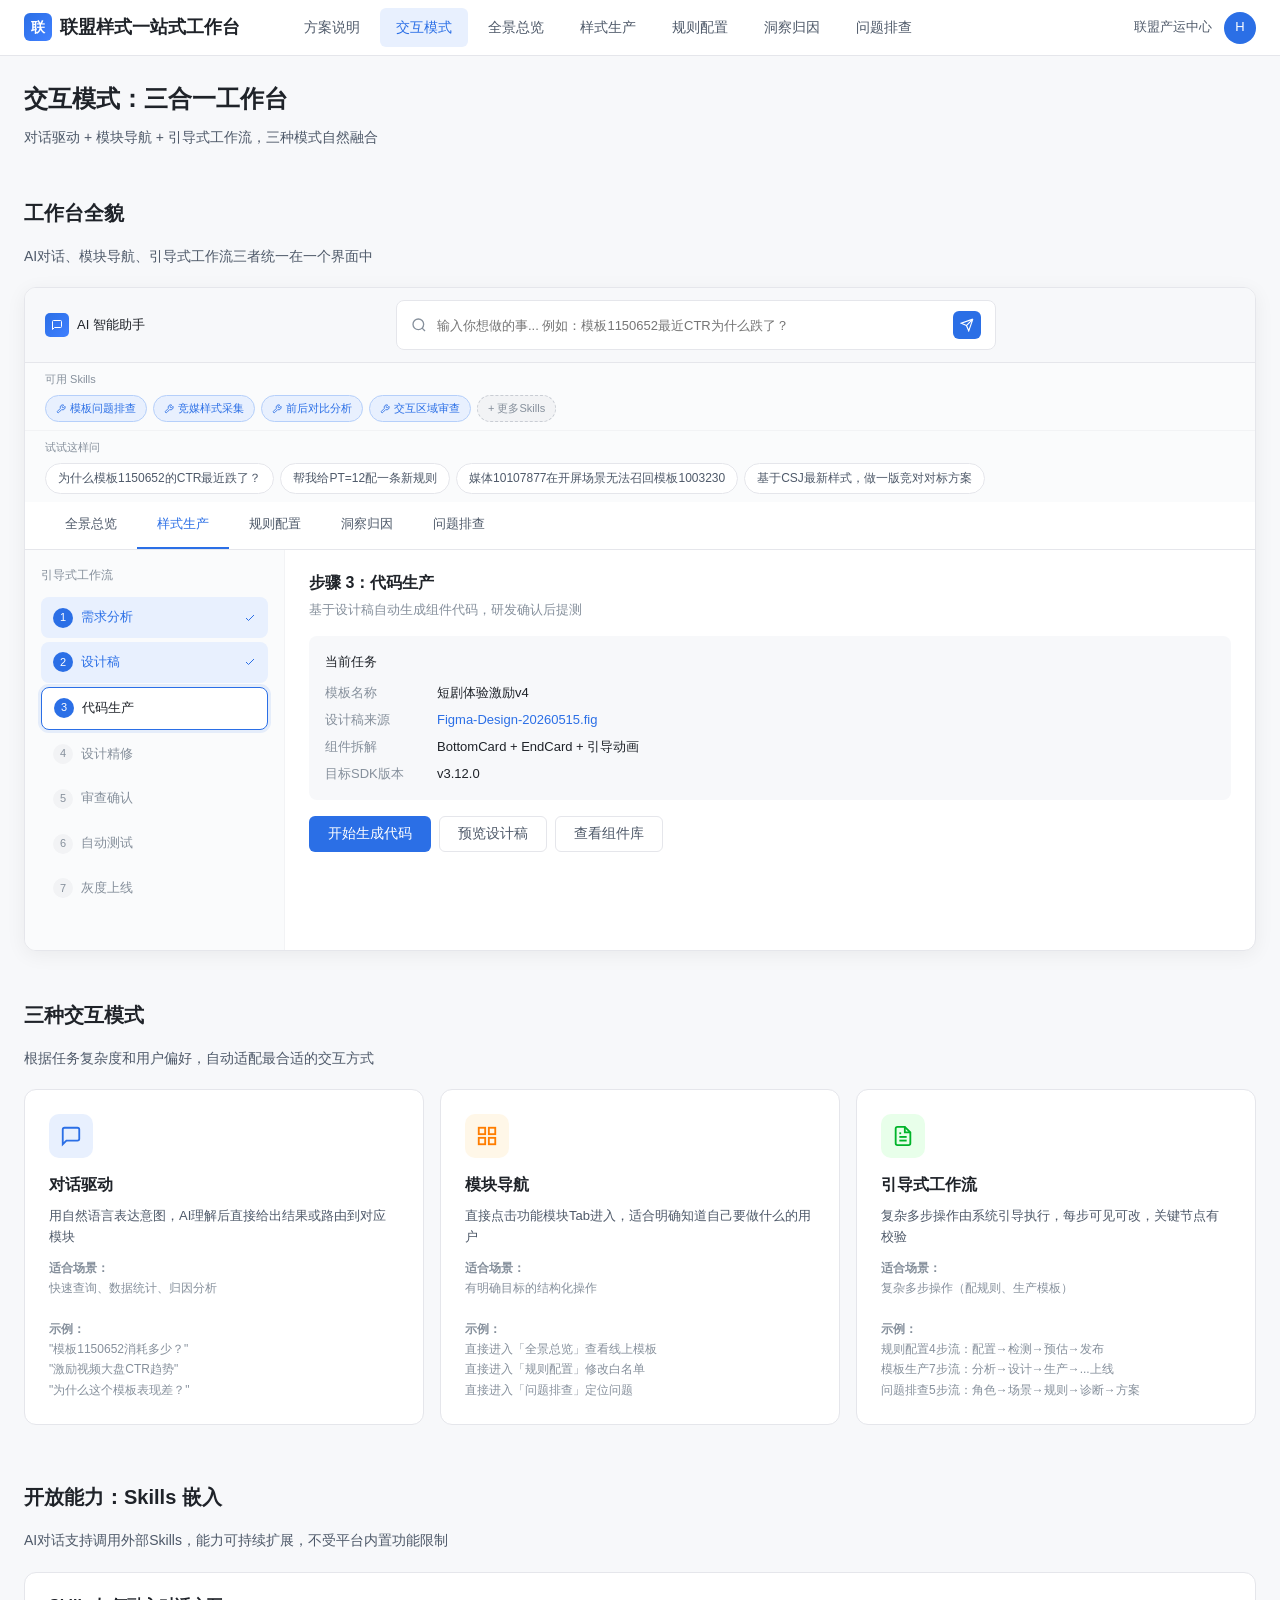
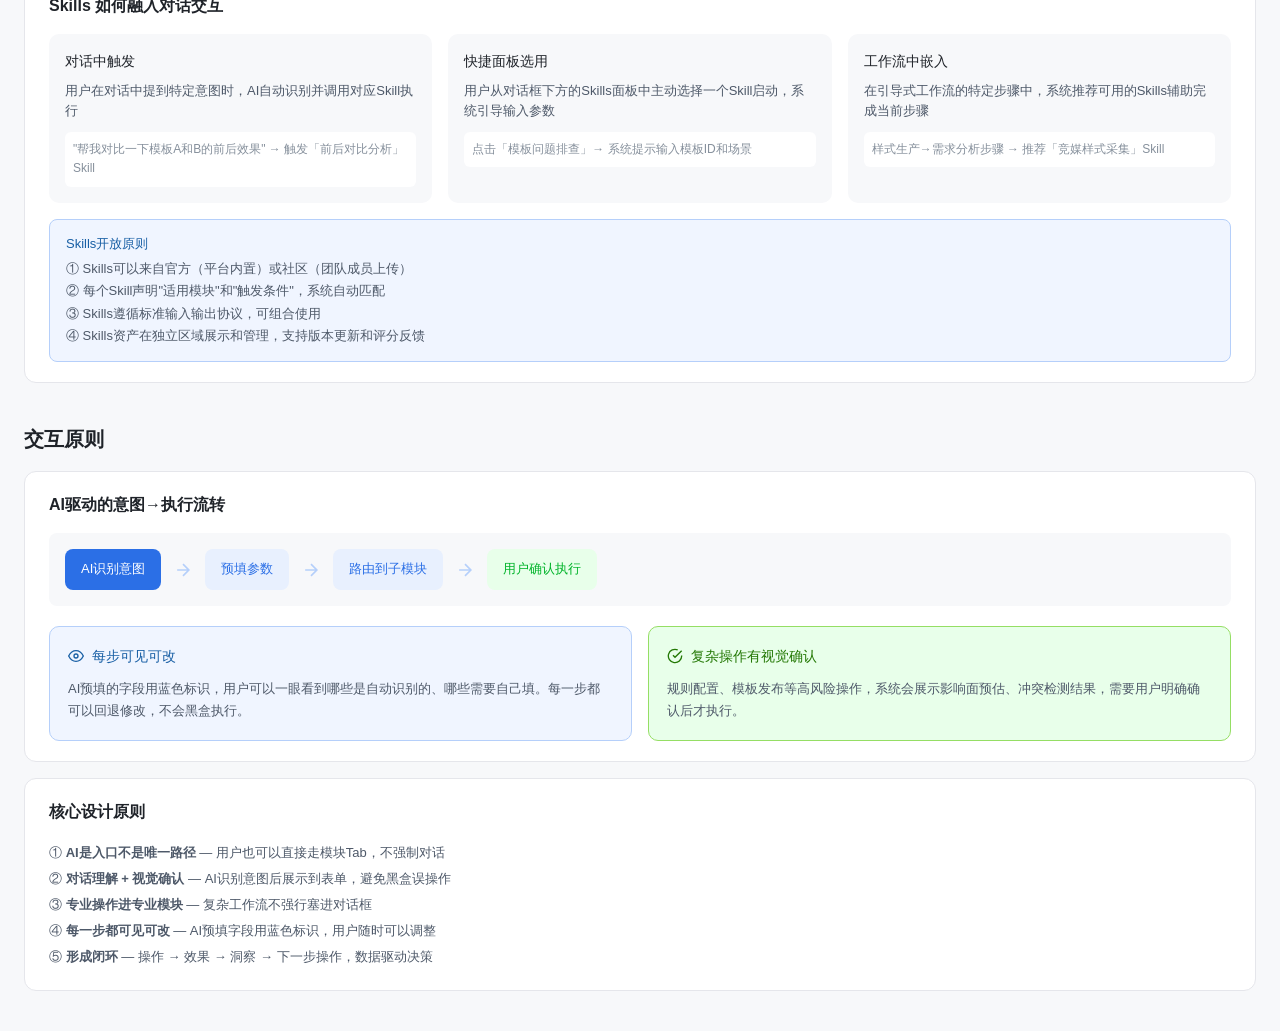
==== commit 19c14676: "交互模式增强：AI对话融入Skills+使用引导；修正模块Tab顺序" ====
--- a/demo0-交互模式.html
+++ b/demo0-交互模式.html
@@ -55,6 +55,39 @@
     </div>
   </div>
 
+  <div style="padding: 8px 20px; background: #FAFBFC; border-bottom: 1px solid #F2F3F5;">
+    <div style="font-size: 11px; color: #86909C; margin-bottom: 6px;">可用 Skills</div>
+    <div style="display: flex; gap: 6px; flex-wrap: wrap;">
+      <span style="padding: 4px 10px; background: #E8F0FE; border: 1px solid #B5CFFA; border-radius: 14px; font-size: 11px; color: #2B6FE6; cursor: pointer; display: flex; align-items: center; gap: 4px;">
+        <svg width="10" height="10" viewBox="0 0 24 24" fill="none" stroke="currentColor" stroke-width="2"><path d="M14.7 6.3a1 1 0 0 0 0 1.4l1.6 1.6a1 1 0 0 0 1.4 0l3.77-3.77a6 6 0 0 1-7.94 7.94l-6.91 6.91a2.12 2.12 0 0 1-3-3l6.91-6.91a6 6 0 0 1 7.94-7.94l-3.76 3.76z"/></svg>
+        模板问题排查
+      </span>
+      <span style="padding: 4px 10px; background: #E8F0FE; border: 1px solid #B5CFFA; border-radius: 14px; font-size: 11px; color: #2B6FE6; cursor: pointer; display: flex; align-items: center; gap: 4px;">
+        <svg width="10" height="10" viewBox="0 0 24 24" fill="none" stroke="currentColor" stroke-width="2"><path d="M14.7 6.3a1 1 0 0 0 0 1.4l1.6 1.6a1 1 0 0 0 1.4 0l3.77-3.77a6 6 0 0 1-7.94 7.94l-6.91 6.91a2.12 2.12 0 0 1-3-3l6.91-6.91a6 6 0 0 1 7.94-7.94l-3.76 3.76z"/></svg>
+        竞媒样式采集
+      </span>
+      <span style="padding: 4px 10px; background: #E8F0FE; border: 1px solid #B5CFFA; border-radius: 14px; font-size: 11px; color: #2B6FE6; cursor: pointer; display: flex; align-items: center; gap: 4px;">
+        <svg width="10" height="10" viewBox="0 0 24 24" fill="none" stroke="currentColor" stroke-width="2"><path d="M14.7 6.3a1 1 0 0 0 0 1.4l1.6 1.6a1 1 0 0 0 1.4 0l3.77-3.77a6 6 0 0 1-7.94 7.94l-6.91 6.91a2.12 2.12 0 0 1-3-3l6.91-6.91a6 6 0 0 1 7.94-7.94l-3.76 3.76z"/></svg>
+        前后对比分析
+      </span>
+      <span style="padding: 4px 10px; background: #E8F0FE; border: 1px solid #B5CFFA; border-radius: 14px; font-size: 11px; color: #2B6FE6; cursor: pointer; display: flex; align-items: center; gap: 4px;">
+        <svg width="10" height="10" viewBox="0 0 24 24" fill="none" stroke="currentColor" stroke-width="2"><path d="M14.7 6.3a1 1 0 0 0 0 1.4l1.6 1.6a1 1 0 0 0 1.4 0l3.77-3.77a6 6 0 0 1-7.94 7.94l-6.91 6.91a2.12 2.12 0 0 1-3-3l6.91-6.91a6 6 0 0 1 7.94-7.94l-3.76 3.76z"/></svg>
+        交互区域审查
+      </span>
+      <span style="padding: 4px 10px; background: #F2F3F5; border: 1px dashed #C9CDD4; border-radius: 14px; font-size: 11px; color: #86909C; cursor: pointer;">+ 更多Skills</span>
+    </div>
+  </div>
+
+  <div style="padding: 8px 20px; background: #FAFBFC;">
+    <div style="font-size: 11px; color: #86909C; margin-bottom: 6px;">试试这样问</div>
+    <div style="display: flex; gap: 6px; flex-wrap: wrap;">
+      <span style="padding: 5px 12px; background: #FFFFFF; border: 1px solid #E5E6EB; border-radius: 16px; font-size: 12px; color: #4E5969; cursor: pointer;">为什么模板1150652的CTR最近跌了？</span>
+      <span style="padding: 5px 12px; background: #FFFFFF; border: 1px solid #E5E6EB; border-radius: 16px; font-size: 12px; color: #4E5969; cursor: pointer;">帮我给PT=12配一条新规则</span>
+      <span style="padding: 5px 12px; background: #FFFFFF; border: 1px solid #E5E6EB; border-radius: 16px; font-size: 12px; color: #4E5969; cursor: pointer;">媒体10107877在开屏场景无法召回模板1003230</span>
+      <span style="padding: 5px 12px; background: #FFFFFF; border: 1px solid #E5E6EB; border-radius: 16px; font-size: 12px; color: #4E5969; cursor: pointer;">基于CSJ最新样式，做一版竞对对标方案</span>
+    </div>
+  </div>
+
   <div style="background: #FFFFFF; border-bottom: 1px solid #E5E6EB; padding: 0 20px;">
     <div style="display: flex; gap: 0;">
       <div style="padding: 12px 20px; font-size: 13px; color: #4E5969; cursor: pointer; border-bottom: 2px solid transparent;">全景总览</div>
@@ -182,6 +215,44 @@
   </div>
 </div>
 
+<!-- Section 2.5: Skills开放性 -->
+<div class="section-title">开放能力：Skills 嵌入</div>
+<div class="section-desc">AI对话支持调用外部Skills，能力可持续扩展，不受平台内置功能限制</div>
+
+<div class="card">
+  <div class="card-header">
+    <div class="card-title">Skills 如何融入对话交互</div>
+  </div>
+
+  <div style="display: grid; grid-template-columns: 1fr 1fr 1fr; gap: 16px; margin-bottom: 16px;">
+    <div style="background: #F7F8FA; border-radius: 10px; padding: 16px;">
+      <div style="font-size: 14px; font-weight: 500; margin-bottom: 8px; color: #1F2329;">对话中触发</div>
+      <div style="font-size: 13px; color: #4E5969; line-height: 1.6;">用户在对话中提到特定意图时，AI自动识别并调用对应Skill执行</div>
+      <div style="margin-top: 10px; padding: 8px; background: #FFFFFF; border-radius: 6px; font-size: 12px; color: #86909C;">"帮我对比一下模板A和B的前后效果" → 触发「前后对比分析」Skill</div>
+    </div>
+    <div style="background: #F7F8FA; border-radius: 10px; padding: 16px;">
+      <div style="font-size: 14px; font-weight: 500; margin-bottom: 8px; color: #1F2329;">快捷面板选用</div>
+      <div style="font-size: 13px; color: #4E5969; line-height: 1.6;">用户从对话框下方的Skills面板中主动选择一个Skill启动，系统引导输入参数</div>
+      <div style="margin-top: 10px; padding: 8px; background: #FFFFFF; border-radius: 6px; font-size: 12px; color: #86909C;">点击「模板问题排查」→ 系统提示输入模板ID和场景</div>
+    </div>
+    <div style="background: #F7F8FA; border-radius: 10px; padding: 16px;">
+      <div style="font-size: 14px; font-weight: 500; margin-bottom: 8px; color: #1F2329;">工作流中嵌入</div>
+      <div style="font-size: 13px; color: #4E5969; line-height: 1.6;">在引导式工作流的特定步骤中，系统推荐可用的Skills辅助完成当前步骤</div>
+      <div style="margin-top: 10px; padding: 8px; background: #FFFFFF; border-radius: 6px; font-size: 12px; color: #86909C;">样式生产→需求分析步骤 → 推荐「竞媒样式采集」Skill</div>
+    </div>
+  </div>
+
+  <div style="background: #F0F5FF; border: 1px solid #B5CFFA; border-radius: 8px; padding: 14px 16px;">
+    <div style="font-size: 13px; color: #185FA5; font-weight: 500; margin-bottom: 4px;">Skills开放原则</div>
+    <div style="font-size: 13px; color: #4E5969; line-height: 1.7;">
+      ① Skills可以来自官方（平台内置）或社区（团队成员上传）<br>
+      ② 每个Skill声明"适用模块"和"触发条件"，系统自动匹配<br>
+      ③ Skills遵循标准输入输出协议，可组合使用<br>
+      ④ Skills资产在独立区域展示和管理，支持版本更新和评分反馈
+    </div>
+  </div>
+</div>
+
 <!-- Section 3: 交互原则 -->
 <div class="section-title">交互原则</div>
 
